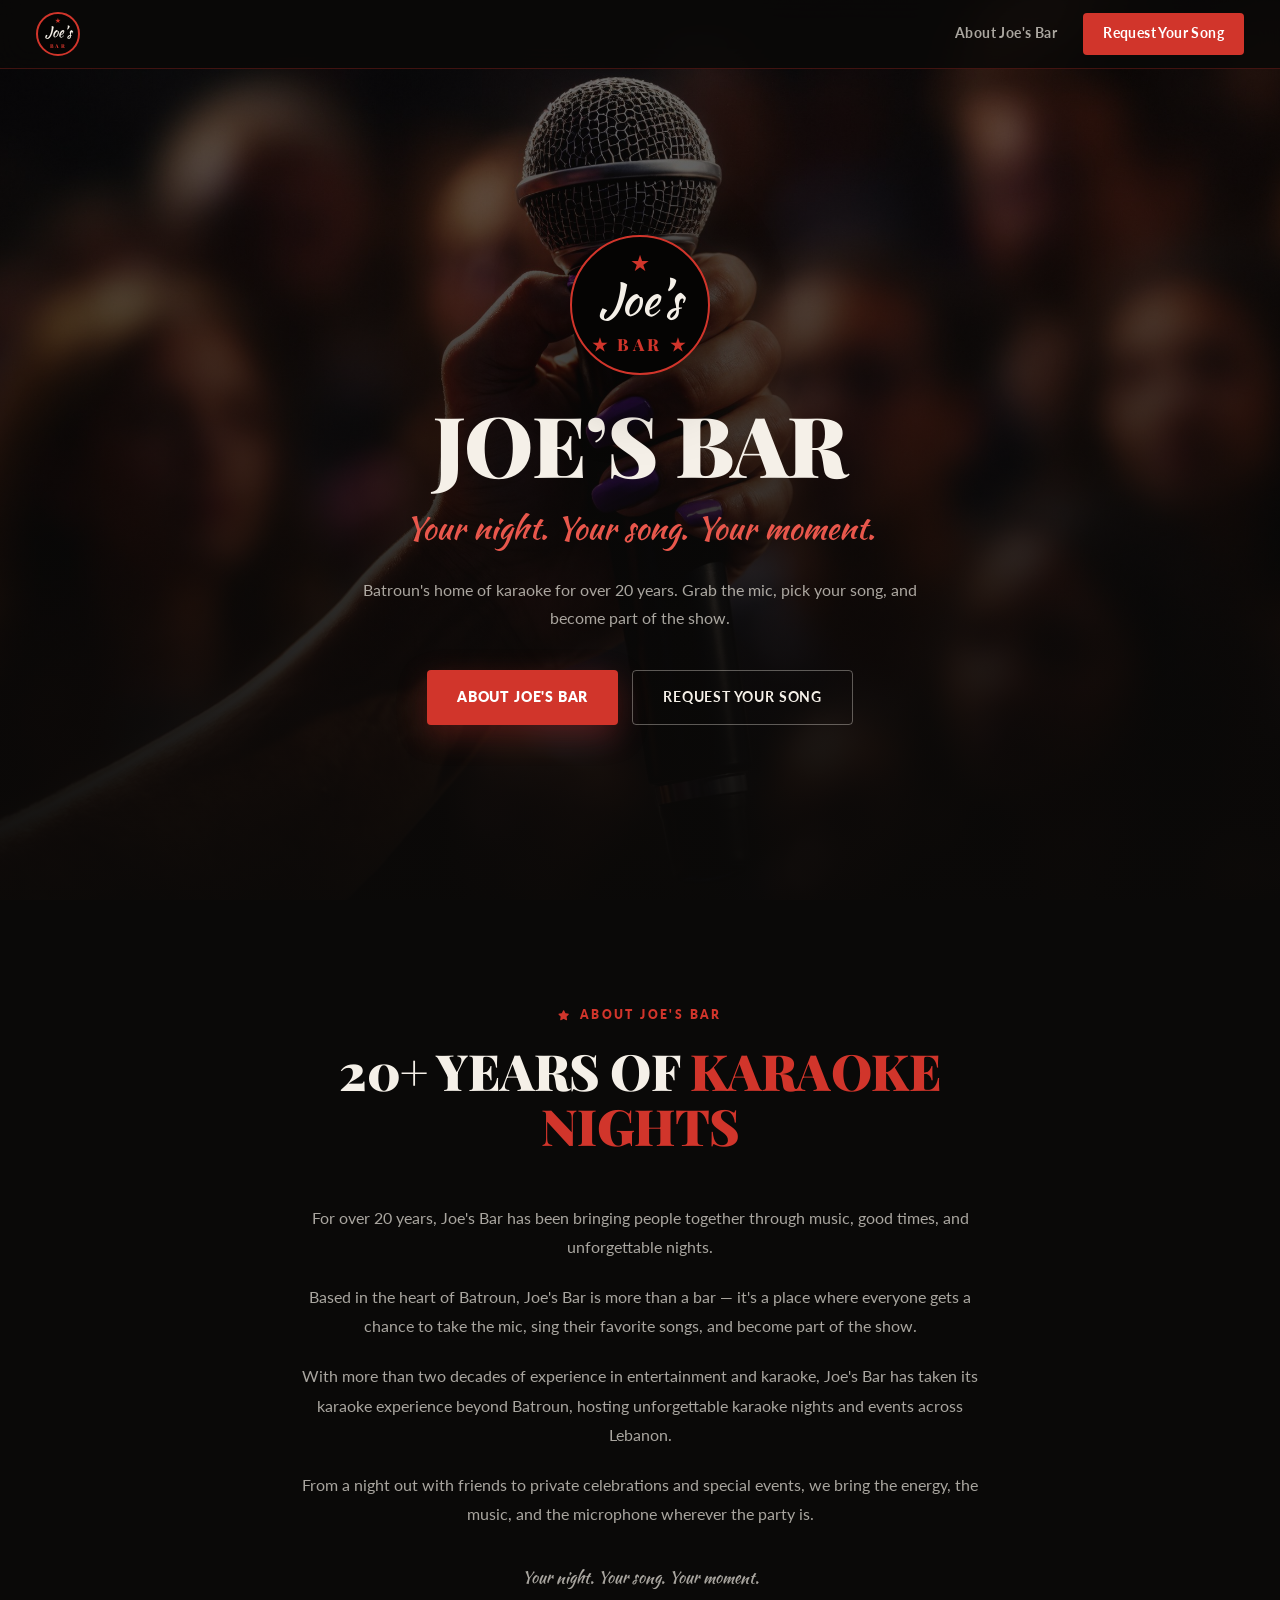
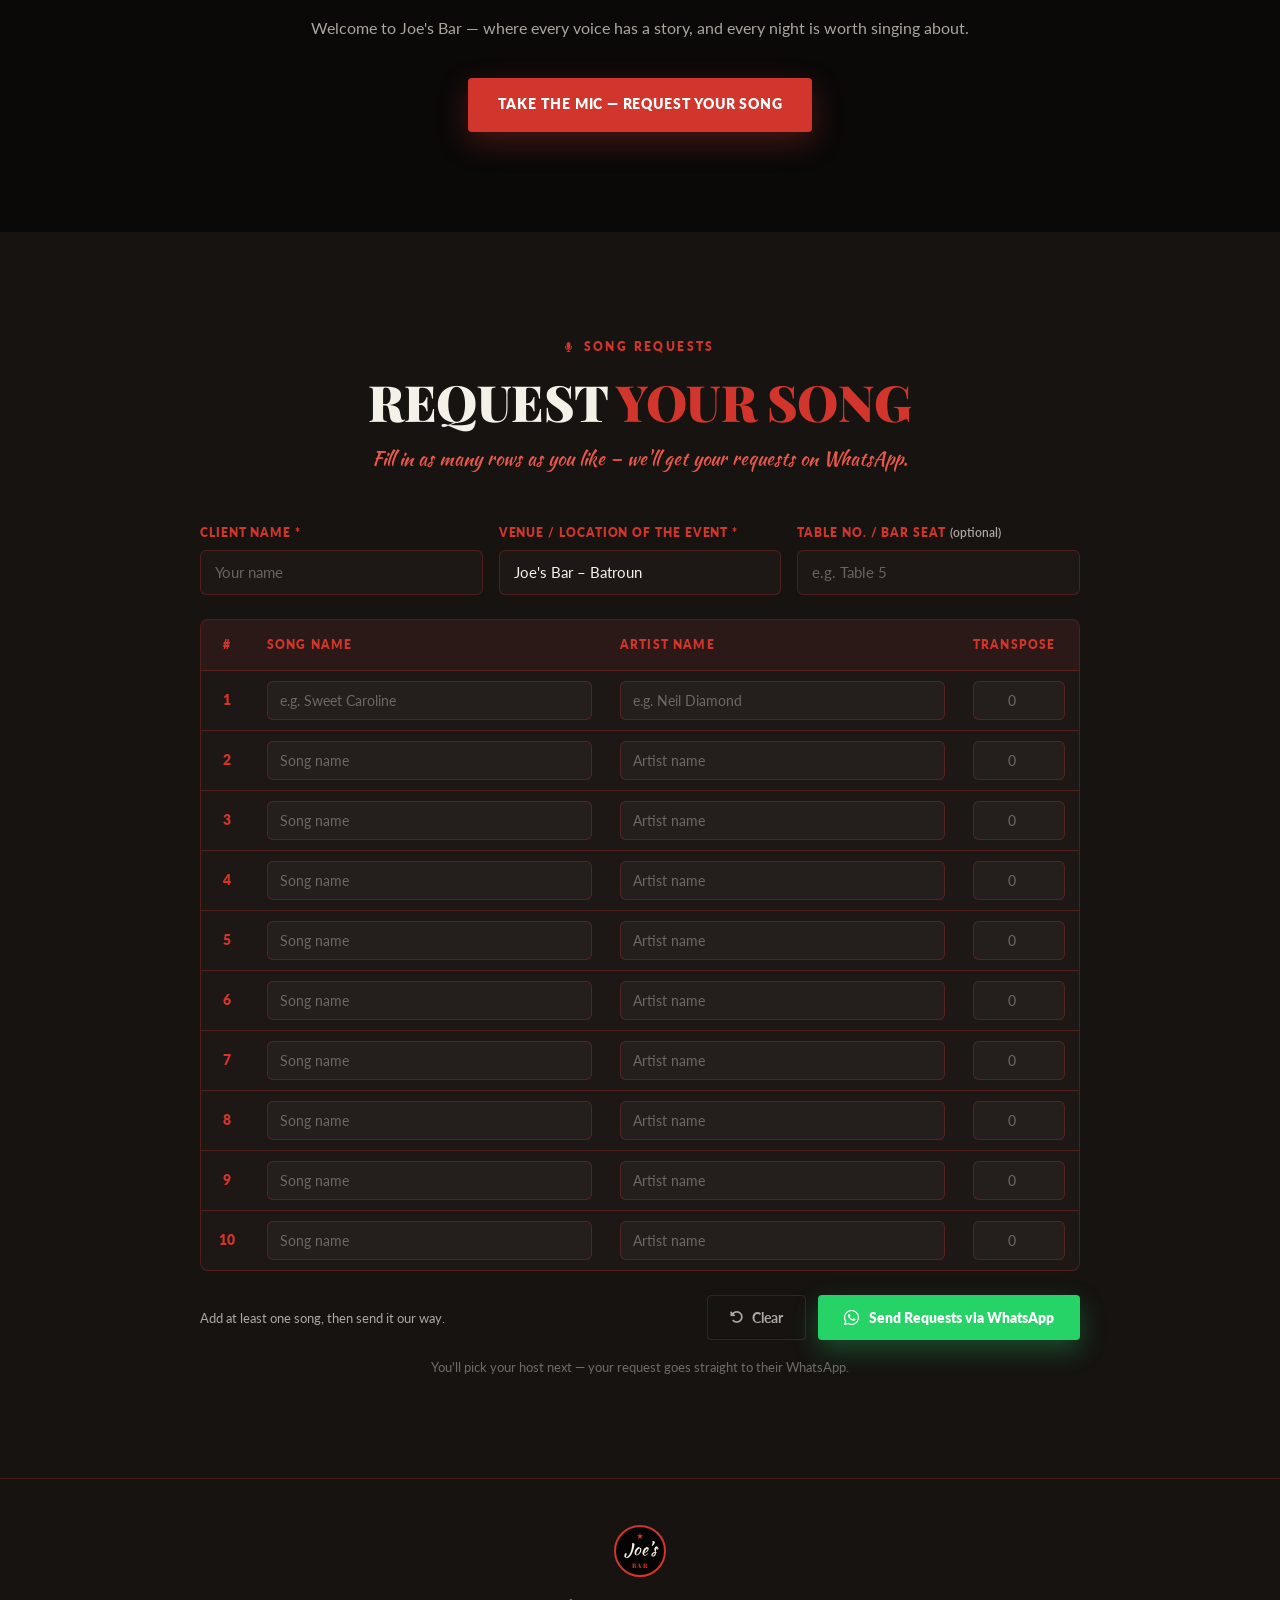
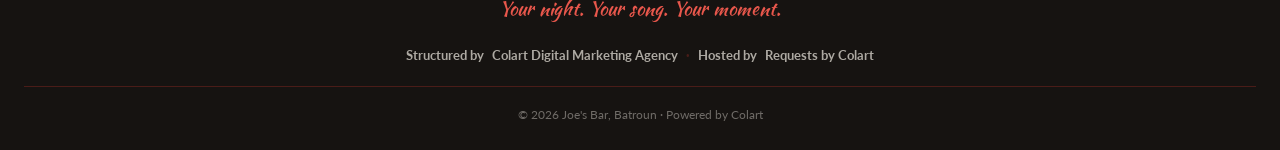
==== joesbarbatroun/index.html @ ae957399 "Add files via upload" ====
<!DOCTYPE html>
<html lang="en">
<head>
<meta charset="UTF-8">
<meta name="viewport" content="width=device-width, initial-scale=1.0">
<title>Joe's Bar (Batroun) — Song Requests</title>
<meta name="description" content="Joe's Bar, Batroun — karaoke for over 20 years. Learn about us and request your song live.">

<!-- PLACEHOLDER FAVICON — swap assets/favicon.svg for your final export -->
<link rel="icon" type="image/svg+xml" href="assets/favicon.svg">

<link rel="preconnect" href="https://fonts.googleapis.com">
<link rel="preconnect" href="https://fonts.gstatic.com" crossorigin>
<link href="https://fonts.googleapis.com/css2?family=Playfair+Display:wght@700;800;900&family=Kaushan+Script&family=Lato:wght@300;400;500;600;700;800;900&display=swap" rel="stylesheet">
<link rel="stylesheet" href="https://cdnjs.cloudflare.com/ajax/libs/font-awesome/6.5.1/css/all.min.css">
<link rel="stylesheet" href="style.css">
</head>
<body>

<header>
  <a href="#top" class="logo" aria-label="Joe's Bar — home">
    <!-- Recreated placeholder brand mark — see the .brand-badge component in style.css -->
    <div class="brand-badge" style="--size:44px;">
      <span class="bb-star">★</span>
      <span class="bb-script">Joe&rsquo;s</span>
      <span class="bb-bar">BAR</span>
    </div>
  </a>
  <nav class="header-nav">
    <a href="#about">About Joe's Bar</a>
    <a href="#request" class="header-cta">Request Your Song</a>
  </nav>
</header>

<section class="hero" id="top">
  <!-- Hero background photo: assets/hero-bg.jpg -->
  <div class="hero-bg"></div>

  <div class="hero-badge brand-badge" style="--size:140px;">
    <span class="bb-star">★</span>
    <span class="bb-script">Joe&rsquo;s</span>
    <span class="bb-bar">★ BAR ★</span>
  </div>

  <h1 class="hero-title">Joe&rsquo;s Bar</h1>
  <p class="hero-tagline">Your night. Your song. Your moment.</p>
  <p class="hero-sub">
    Batroun's home of karaoke for over 20 years. Grab the mic, pick your song,
    and become part of the show.
  </p>

  <div class="hero-nav-buttons">
    <a class="btn-red" href="#about">About Joe's Bar</a>
    <a class="btn-outline-red" href="#request">Request Your Song</a>
  </div>
</section>

<section class="section" id="about">
  <div class="section-head">
    <span class="section-eyebrow"><i class="fa-solid fa-star" style="font-size:10px;"></i> About Joe's Bar</span>
    <h2>20+ Years of <span class="red-text">Karaoke Nights</span></h2>
  </div>

  <div class="about-body">
    <p>
      For over 20 years, Joe's Bar has been bringing people together through music, good times, and
      unforgettable nights.
    </p>
    <p>
      Based in the heart of Batroun, Joe's Bar is more than a bar — it's a place where everyone gets a
      chance to take the mic, sing their favorite songs, and become part of the show.
    </p>
    <p>
      With more than two decades of experience in entertainment and karaoke, Joe's Bar has taken its
      karaoke experience beyond Batroun, hosting unforgettable karaoke nights and events across Lebanon.
    </p>
    <p>
      From a night out with friends to private celebrations and special events, we bring the energy, the
      music, and the microphone wherever the party is.
    </p>

    <p class="about-tagline">Your night. Your song. Your moment.</p>

    <p>
      Welcome to Joe's Bar — where every voice has a story, and every night is worth singing about.
    </p>

    <div class="about-cta">
      <a class="btn-red" href="#request">Take the Mic — Request Your Song</a>
    </div>
  </div>
</section>

<section class="section section-alt" id="request">
  <div class="section-head">
    <span class="section-eyebrow"><i class="fa-solid fa-microphone" style="font-size:10px;"></i> Song Requests</span>
    <h2>Request <span class="red-text">Your Song</span></h2>
    <p class="kicker">Fill in as many rows as you like — we'll get your requests on WhatsApp.</p>
  </div>

  <div class="request-wrap">
    <div class="request-details">
      <div class="field">
        <label for="clientName">Client Name <span aria-hidden="true">*</span></label>
        <input type="text" id="clientName" placeholder="Your name" required>
      </div>
      <div class="field">
        <label for="venue">Venue / Location of the Event <span aria-hidden="true">*</span></label>
        <input type="text" id="venue" value="Joe's Bar – Batroun" required>
      </div>
      <div class="field">
        <label for="tableSeat">Table No. / Bar Seat <span class="optional">(optional)</span></label>
        <input type="text" id="tableSeat" placeholder="e.g. Table 5">
      </div>
    </div>

    <div class="request-table-scroll">
      <table class="request-table" id="requestTable">
        <thead>
          <tr>
            <th class="col-num">#</th>
            <th>Song Name</th>
            <th>Artist Name</th>
            <th class="col-transpose">Transpose</th>
          </tr>
        </thead>
        <tbody>
          <tr>
            <td class="row-num">1</td>
            <td><input type="text" class="song-input" placeholder="e.g. Sweet Caroline" aria-label="Song name, row 1"></td>
            <td><input type="text" class="artist-input" placeholder="e.g. Neil Diamond" aria-label="Artist name, row 1"></td>
            <td class="td-transpose"><input type="number" class="transpose-input" placeholder="0" step="1" aria-label="Transpose, row 1"></td>
          </tr>
          <tr>
            <td class="row-num">2</td>
            <td><input type="text" class="song-input" placeholder="Song name" aria-label="Song name, row 2"></td>
            <td><input type="text" class="artist-input" placeholder="Artist name" aria-label="Artist name, row 2"></td>
            <td class="td-transpose"><input type="number" class="transpose-input" placeholder="0" step="1" aria-label="Transpose, row 2"></td>
          </tr>
          <tr>
            <td class="row-num">3</td>
            <td><input type="text" class="song-input" placeholder="Song name" aria-label="Song name, row 3"></td>
            <td><input type="text" class="artist-input" placeholder="Artist name" aria-label="Artist name, row 3"></td>
            <td class="td-transpose"><input type="number" class="transpose-input" placeholder="0" step="1" aria-label="Transpose, row 3"></td>
          </tr>
          <tr>
            <td class="row-num">4</td>
            <td><input type="text" class="song-input" placeholder="Song name" aria-label="Song name, row 4"></td>
            <td><input type="text" class="artist-input" placeholder="Artist name" aria-label="Artist name, row 4"></td>
            <td class="td-transpose"><input type="number" class="transpose-input" placeholder="0" step="1" aria-label="Transpose, row 4"></td>
          </tr>
          <tr>
            <td class="row-num">5</td>
            <td><input type="text" class="song-input" placeholder="Song name" aria-label="Song name, row 5"></td>
            <td><input type="text" class="artist-input" placeholder="Artist name" aria-label="Artist name, row 5"></td>
            <td class="td-transpose"><input type="number" class="transpose-input" placeholder="0" step="1" aria-label="Transpose, row 5"></td>
          </tr>
          <tr>
            <td class="row-num">6</td>
            <td><input type="text" class="song-input" placeholder="Song name" aria-label="Song name, row 6"></td>
            <td><input type="text" class="artist-input" placeholder="Artist name" aria-label="Artist name, row 6"></td>
            <td class="td-transpose"><input type="number" class="transpose-input" placeholder="0" step="1" aria-label="Transpose, row 6"></td>
          </tr>
          <tr>
            <td class="row-num">7</td>
            <td><input type="text" class="song-input" placeholder="Song name" aria-label="Song name, row 7"></td>
            <td><input type="text" class="artist-input" placeholder="Artist name" aria-label="Artist name, row 7"></td>
            <td class="td-transpose"><input type="number" class="transpose-input" placeholder="0" step="1" aria-label="Transpose, row 7"></td>
          </tr>
          <tr>
            <td class="row-num">8</td>
            <td><input type="text" class="song-input" placeholder="Song name" aria-label="Song name, row 8"></td>
            <td><input type="text" class="artist-input" placeholder="Artist name" aria-label="Artist name, row 8"></td>
            <td class="td-transpose"><input type="number" class="transpose-input" placeholder="0" step="1" aria-label="Transpose, row 8"></td>
          </tr>
          <tr>
            <td class="row-num">9</td>
            <td><input type="text" class="song-input" placeholder="Song name" aria-label="Song name, row 9"></td>
            <td><input type="text" class="artist-input" placeholder="Artist name" aria-label="Artist name, row 9"></td>
            <td class="td-transpose"><input type="number" class="transpose-input" placeholder="0" step="1" aria-label="Transpose, row 9"></td>
          </tr>
          <tr>
            <td class="row-num">10</td>
            <td><input type="text" class="song-input" placeholder="Song name" aria-label="Song name, row 10"></td>
            <td><input type="text" class="artist-input" placeholder="Artist name" aria-label="Artist name, row 10"></td>
            <td class="td-transpose"><input type="number" class="transpose-input" placeholder="0" step="1" aria-label="Transpose, row 10"></td>
          </tr>
        </tbody>
      </table>
    </div>

    <div class="request-actions">
      <span class="request-hint" id="requestHint">Add at least one song, then send it our way.</span>
      <div class="request-buttons">
        <button type="button" class="btn-clear" id="clearBtn">
          <i class="fa-solid fa-rotate-left"></i> Clear
        </button>
        <button type="button" class="btn-whatsapp" id="sendBtn">
          <i class="fa-brands fa-whatsapp"></i> Send Requests via WhatsApp
        </button>
      </div>
    </div>
    <p class="request-note">You'll pick your host next — your request goes straight to their WhatsApp.</p>
  </div>
</section>

<!-- Two-step modal: choose a host, then the thank-you confirmation -->
<div class="request-modal" id="requestModal" role="dialog" aria-modal="true">
  <div class="request-modal-backdrop" id="requestModalBackdrop"></div>
  <div class="request-modal-card">
    <button type="button" class="request-modal-close" id="requestModalClose" aria-label="Close">
      <i class="fa-solid fa-xmark"></i>
    </button>

    <!-- Step 1: choose host -->
    <div class="modal-step is-active" id="modalStepHost">
      <div class="modal-step-eyebrow">One quick thing</div>
      <h3>Who's hosting tonight? Pick your host to send your request.</h3>

      <div class="host-list">
        <label class="host-option">
          <input type="radio" name="host" value="joe" data-name="Joe" data-phone="9613126185">
          <span class="host-card">
            <span class="host-avatar">J</span>
            <span class="host-name">Joe</span>
            <span class="host-radio-dot"></span>
          </span>
        </label>
        <label class="host-option">
          <input type="radio" name="host" value="mj" data-name="MJ" data-phone="96171663923">
          <span class="host-card">
            <span class="host-avatar">MJ</span>
            <span class="host-name">MJ</span>
            <span class="host-radio-dot"></span>
          </span>
        </label>
        <label class="host-option">
          <input type="radio" name="host" value="jp" data-name="J.P" data-phone="96176058117">
          <span class="host-card">
            <span class="host-avatar">JP</span>
            <span class="host-name">J.P</span>
            <span class="host-radio-dot"></span>
          </span>
        </label>
      </div>

      <div class="modal-actions">
        <button type="button" class="btn-whatsapp" id="hostContinueBtn" disabled>Continue</button>
      </div>
    </div>

    <!-- Step 2: thank you -->
    <div class="modal-step" id="modalStepThanks">
      <div class="request-modal-emoji">🎤</div>
      <h3>Thank you for your request! Stay tuned for your song — the mic is on its way to you! 🎶</h3>
      <div class="modal-actions">
        <button type="button" class="btn-whatsapp" id="modalProceedBtn">
          <i class="fa-brands fa-whatsapp"></i> Proceed to WhatsApp
        </button>
      </div>
      <a href="#" class="modal-back-link" id="modalBackLink">← Choose a different host</a>
    </div>
  </div>
</div>

<footer>
  <a href="#top" class="foot-badge">
    <div class="brand-badge" style="--size:52px;">
      <span class="bb-star">★</span>
      <span class="bb-script">Joe&rsquo;s</span>
      <span class="bb-bar">BAR</span>
    </div>
  </a>
  <div class="foot-tagline">Your night. Your song. Your moment.</div>
  <div class="foot-credits">
    <span>Structured by</span>
    <a href="https://colartdigitalmarketingagency.com" target="_blank" rel="noopener">Colart Digital Marketing Agency</a>
    <span class="sep">&middot;</span>
    <span>Hosted by</span>
    <a href="/">Requests by Colart</a>
  </div>
  <div class="foot-bottom">&copy; <span id="year"></span> Joe's Bar, Batroun &middot; Powered by Colart</div>
</footer>

<script>
  document.getElementById('year').textContent = new Date().getFullYear();

  const rows = Array.from(document.querySelectorAll('#requestTable tbody tr'));
  const hint = document.getElementById('requestHint');
  const nameInput = document.getElementById('clientName');
  const venueInput = document.getElementById('venue');
  const tableSeatInput = document.getElementById('tableSeat');

  const modal = document.getElementById('requestModal');
  const stepHost = document.getElementById('modalStepHost');
  const stepThanks = document.getElementById('modalStepThanks');
  const hostContinueBtn = document.getElementById('hostContinueBtn');
  const hostRadios = Array.from(document.querySelectorAll('input[name="host"]'));
  const modalProceedBtn = document.getElementById('modalProceedBtn');
  const modalCloseBtn = document.getElementById('requestModalClose');
  const modalBackdrop = document.getElementById('requestModalBackdrop');
  const modalBackLink = document.getElementById('modalBackLink');

  let pendingMessage = null;

  function resetForm() {
    nameInput.value = '';
    venueInput.value = "Joe's Bar – Batroun";
    tableSeatInput.value = '';
    rows.forEach(row => {
      row.querySelector('.song-input').value = '';
      row.querySelector('.artist-input').value = '';
      row.querySelector('.transpose-input').value = '';
    });
    hostRadios.forEach(r => r.checked = false);
    hostContinueBtn.disabled = true;
    [nameInput, venueInput].forEach(el => el.classList.remove('field-error'));
    hint.textContent = 'Add at least one song, then send it our way.';
    hint.style.color = '';
  }

  function showStep(step) {
    [stepHost, stepThanks].forEach(s => s.classList.remove('is-active'));
    step.classList.add('is-active');
  }
  function openModal() {
    showStep(stepHost);
    modal.classList.add('is-open');
  }
  function closeModal() {
    modal.classList.remove('is-open');
  }

  hostRadios.forEach(r => r.addEventListener('change', () => {
    hostContinueBtn.disabled = !hostRadios.some(x => x.checked);
  }));

  document.getElementById('clearBtn').addEventListener('click', resetForm);

  document.getElementById('sendBtn').addEventListener('click', () => {
    const name = nameInput.value.trim();
    const venue = venueInput.value.trim();
    const tableSeat = tableSeatInput.value.trim();

    nameInput.classList.toggle('field-error', !name);
    venueInput.classList.toggle('field-error', !venue);

    if (!name || !venue) {
      hint.textContent = 'Please fill in your name and the venue before sending.';
      hint.style.color = '#e8574c';
      return;
    }

    const entries = [];
    rows.forEach((row) => {
      const song = row.querySelector('.song-input').value.trim();
      const artist = row.querySelector('.artist-input').value.trim();
      const transpose = row.querySelector('.transpose-input').value.trim();
      if (!song) return;

      let line = `${entries.length + 1}. ${song}`;
      if (artist) line += ` – ${artist}`;
      if (transpose && transpose !== '0') {
        const sign = transpose.startsWith('-') || transpose.startsWith('+') ? '' : '+';
        line += ` (Transpose: ${sign}${transpose})`;
      }
      entries.push(line);
    });

    if (entries.length === 0) {
      hint.textContent = 'Please add at least one song before sending.';
      hint.style.color = '#e8574c';
      return;
    }

    pendingMessage = { name, venue, tableSeat, entries };
    openModal();
  });

  hostContinueBtn.addEventListener('click', () => {
    if (hostContinueBtn.disabled) return;
    showStep(stepThanks);
  });

  modalBackLink.addEventListener('click', (e) => {
    e.preventDefault();
    showStep(stepHost);
  });

  modalProceedBtn.addEventListener('click', () => {
    const chosen = hostRadios.find(r => r.checked);
    if (!chosen || !pendingMessage) { closeModal(); return; }

    const hostName = chosen.dataset.name;
    const hostPhone = chosen.dataset.phone;
    const { name, venue, tableSeat, entries } = pendingMessage;

    let message = `Hi ${hostName}! \u{1F3A4} New song request from ${name} at ${venue}`;
    if (tableSeat) message += ` (Table/Seat: ${tableSeat})`;
    message += `:\n\n` + entries.join('\n') + `\n\nThank you!`;

    const url = `https://wa.me/${hostPhone}?text=${encodeURIComponent(message)}`;
    window.open(url, '_blank', 'noopener');

    closeModal();
    resetForm();
    pendingMessage = null;
  });

  modalCloseBtn.addEventListener('click', closeModal);
  modalBackdrop.addEventListener('click', closeModal);
  document.addEventListener('keydown', (e) => {
    if (e.key === 'Escape' && modal.classList.contains('is-open')) closeModal();
  });
</script>
</body>
</html>
---- joesbarbatroun/style.css ----
/* ===========================================
   JOE'S BAR (BATROUN) — venue page
   requests.colartdigitalmarketingagency.com/joesbarbatroun
   Own vintage red + black brand, independent of Colart's main
   site and of other venues' stylesheets.
=========================================== */
:root {
  --red:       #d1352b;
  --red-dark:  #9c2620;
  --red-light: #e8574c;
  --black:     #0a0908;
  --bg-soft:   #161311;
  --card:      #1d1815;
  --line:      rgba(209, 53, 43, .28);
  --ink:       #f5f0e8;
  --muted:     rgba(245, 240, 232, .68);
  --whatsapp:  #25d366;

  --font-display: 'Playfair Display', Georgia, serif;
  --font-script:  'Kaushan Script', cursive;
  --font-body:    'Lato', system-ui, sans-serif;
}

* { margin: 0; padding: 0; box-sizing: border-box; }
html { scroll-behavior: smooth; }
html, body { background: var(--black); color: var(--ink); overflow-x: hidden; }
body {
  font-family: var(--font-body);
  line-height: 1.6;
  -webkit-font-smoothing: antialiased;
  -moz-osx-font-smoothing: grayscale;
}
a { color: inherit; text-decoration: none; }
img { max-width: 100%; display: block; }
button { font-family: inherit; }
::selection { background: var(--red); color: #fff; }

.red-text { color: var(--red); }
.star { color: var(--red); }

/* ===========================================
   BRAND BADGE (logo mark, built from live web fonts)
=========================================== */
.brand-badge {
  --size: 64px;
  width: var(--size);
  height: var(--size);
  border-radius: 50%;
  background: #050403;
  border: 2px solid var(--red);
  display: flex;
  flex-direction: column;
  align-items: center;
  justify-content: center;
  flex-shrink: 0;
}
.brand-badge .bb-star { color: var(--red); font-size: calc(var(--size) * .16); line-height: 1; margin-bottom: calc(var(--size) * .02); }
.brand-badge .bb-script { font-family: var(--font-script); color: var(--ink); font-size: calc(var(--size) * .32); line-height: 1; }
.brand-badge .bb-bar {
  font-family: var(--font-display);
  font-weight: 800;
  letter-spacing: .2em;
  color: var(--red);
  font-size: calc(var(--size) * .12);
  margin-top: calc(var(--size) * .06);
}

/* ===========================================
   HEADER
=========================================== */
header {
  position: fixed;
  top: 0; left: 0; right: 0;
  z-index: 50;
  display: flex;
  justify-content: space-between;
  align-items: center;
  padding: 12px 36px;
  background: rgba(10, 9, 8, .85);
  backdrop-filter: blur(14px);
  -webkit-backdrop-filter: blur(14px);
  border-bottom: 1px solid var(--line);
}
.logo { display: flex; align-items: center; }
.header-nav { display: flex; align-items: center; gap: 26px; }
.header-nav a {
  font-size: 13.5px;
  font-weight: 700;
  letter-spacing: .03em;
  color: var(--muted);
  transition: color .3s;
}
.header-nav a:hover { color: var(--red-light); }
.header-nav a.header-cta {
  color: #fff;
  background: var(--red);
  padding: 10px 20px;
  border-radius: 4px;
}
.header-nav a.header-cta:hover { background: var(--red-light); }
@media (max-width: 700px) {
  header { padding: 10px 18px; }
  .header-nav { gap: 14px; }
  .header-nav a:not(.header-cta) { display: none; }
  .header-nav a.header-cta { padding: 9px 16px; font-size: 12.5px; }
}

/* ===========================================
   HERO
=========================================== */
.hero {
  position: relative;
  min-height: 100vh;
  padding: 140px 24px 80px;
  display: flex;
  flex-direction: column;
  align-items: center;
  justify-content: center;
  text-align: center;
  overflow: hidden;
  isolation: isolate;
}
.hero-bg {
  position: absolute;
  inset: 0;
  z-index: -2;
  background-color: var(--black);
  background-image: url('assets/hero-bg.jpg');
  background-size: cover;
  background-position: center 30%;
  background-repeat: no-repeat;
}
.hero::before {
  content: "";
  position: absolute;
  inset: 0;
  z-index: -1;
  background:
    linear-gradient(180deg, rgba(10, 9, 8, .55) 0%, rgba(10, 9, 8, .8) 55%, rgba(10, 9, 8, .95) 100%),
    linear-gradient(0deg, rgba(20, 8, 6, .5) 0%, transparent 40%);
}

.hero-badge { margin-bottom: 26px; filter: drop-shadow(0 12px 34px rgba(0, 0, 0, .5)); }

.hero-title {
  font-family: var(--font-display);
  font-weight: 900;
  font-size: clamp(40px, 7vw, 84px);
  line-height: 1.02;
  letter-spacing: -.01em;
  margin-bottom: 16px;
  text-transform: uppercase;
}
.hero-tagline {
  font-family: var(--font-script);
  font-size: clamp(22px, 2.6vw, 32px);
  color: var(--red-light);
  margin-bottom: 22px;
}
.hero-sub {
  font-size: 16px;
  line-height: 1.75;
  color: var(--muted);
  max-width: 560px;
  margin: 0 auto 38px;
}

.hero-nav-buttons {
  display: flex;
  gap: 14px;
  flex-wrap: wrap;
  justify-content: center;
}
.btn-red {
  display: inline-flex;
  align-items: center;
  gap: 10px;
  background: var(--red);
  color: #fff;
  padding: 16px 30px;
  border-radius: 4px;
  font-size: 13.5px;
  font-weight: 800;
  letter-spacing: .06em;
  text-transform: uppercase;
  box-shadow: 0 10px 30px rgba(209, 53, 43, .3);
  transition: transform .3s, background .3s, box-shadow .3s;
  border: none;
  cursor: pointer;
}
.btn-red:hover { background: var(--red-light); transform: translateY(-2px); box-shadow: 0 14px 38px rgba(209, 53, 43, .4); }
.btn-outline-red {
  display: inline-flex;
  align-items: center;
  gap: 10px;
  border: 1.5px solid rgba(245, 240, 232, .35);
  color: var(--ink);
  padding: 16px 30px;
  border-radius: 4px;
  font-size: 13.5px;
  font-weight: 700;
  letter-spacing: .06em;
  text-transform: uppercase;
  transition: border-color .3s, background .3s, transform .3s;
}
.btn-outline-red:hover { border-color: var(--red); background: rgba(209, 53, 43, .1); transform: translateY(-2px); }

@media (max-width: 500px) {
  .hero { padding: 115px 18px 60px; }
}

/* ===========================================
   SHARED SECTION HEAD
=========================================== */
.section { padding: 100px 24px; }
@media (max-width: 700px) { .section { padding: 70px 18px; } }
.section-alt { background: var(--bg-soft); }

.section-head {
  max-width: 760px;
  margin: 0 auto 50px;
  text-align: center;
}
.section-eyebrow {
  display: inline-flex;
  align-items: center;
  gap: 8px;
  font-size: 12px;
  font-weight: 800;
  text-transform: uppercase;
  letter-spacing: .2em;
  color: var(--red);
  margin-bottom: 18px;
}
.section-head h2 {
  font-family: var(--font-display);
  font-weight: 900;
  font-size: clamp(30px, 4.4vw, 50px);
  line-height: 1.1;
  letter-spacing: -.01em;
  text-transform: uppercase;
  margin-bottom: 14px;
}
.section-head .kicker {
  font-family: var(--font-script);
  font-size: 19px;
  color: var(--red-light);
  margin-bottom: 18px;
}

/* ===========================================
   ABOUT
=========================================== */
.about-body {
  max-width: 700px;
  margin: 0 auto;
  text-align: center;
}
.about-body p {
  font-size: 16px;
  line-height: 1.85;
  color: var(--muted);
  margin-bottom: 20px;
}
.about-body p:last-of-type { margin-bottom: 0; }
.about-body strong { color: var(--ink); font-weight: 800; }
.about-tagline {
  font-family: var(--font-script);
  font-size: clamp(24px, 3vw, 32px);
  color: var(--red);
  margin: 34px 0;
  line-height: 1.3;
}
.about-cta { margin-top: 36px; display: flex; justify-content: center; }

/* ===========================================
   REQUEST DETAILS + TABLE
=========================================== */
.request-wrap { max-width: 880px; margin: 0 auto; }

.request-details {
  display: grid;
  grid-template-columns: 1fr 1fr 1fr;
  gap: 16px;
  margin-bottom: 24px;
}
@media (max-width: 700px) { .request-details { grid-template-columns: 1fr; } }
.field label {
  display: block;
  font-size: 11.5px;
  font-weight: 800;
  text-transform: uppercase;
  letter-spacing: .08em;
  color: var(--red);
  margin-bottom: 8px;
}
.field label .optional { color: var(--muted); font-weight: 600; text-transform: none; letter-spacing: 0; }
.field input[type="text"] {
  width: 100%;
  background: var(--card);
  border: 1px solid var(--line);
  border-radius: 6px;
  padding: 13px 14px;
  font-size: 14.5px;
  font-family: inherit;
  color: var(--ink);
  outline: none;
  transition: border-color .25s, background .25s;
}
.field input::placeholder { color: rgba(245, 240, 232, .35); }
.field input:focus { border-color: var(--red); background: rgba(209, 53, 43, .06); }
.field input.field-error { border-color: var(--red-light); box-shadow: 0 0 0 3px rgba(209, 53, 43, .18); }

.request-table-scroll {
  overflow-x: auto;
  border: 1px solid var(--line);
  border-radius: 8px;
  background: var(--card);
}
table.request-table { width: 100%; min-width: 560px; border-collapse: collapse; }
.request-table thead th {
  text-align: left;
  font-size: 11.5px;
  font-weight: 800;
  text-transform: uppercase;
  letter-spacing: .1em;
  color: var(--red);
  padding: 16px 14px;
  border-bottom: 1px solid var(--line);
  background: rgba(209, 53, 43, .07);
}
.request-table thead th.col-num { width: 52px; text-align: center; }
.request-table thead th.col-transpose { width: 120px; }
.request-table tbody td { padding: 10px 14px; border-bottom: 1px solid var(--line); vertical-align: middle; }
.request-table tbody tr:last-child td { border-bottom: none; }
.request-table tbody tr:hover { background: rgba(209, 53, 43, .05); }
.row-num { text-align: center; font-weight: 800; color: var(--red); font-size: 13.5px; }
.request-table input[type="text"],
.request-table input[type="number"] {
  width: 100%;
  background: rgba(255, 255, 255, .03);
  border: 1px solid var(--line);
  border-radius: 6px;
  padding: 10px 12px;
  font-size: 14px;
  font-family: inherit;
  color: var(--ink);
  outline: none;
  transition: border-color .25s, background .25s;
}
.request-table input::placeholder { color: rgba(245, 240, 232, .35); }
.request-table input:focus { border-color: var(--red); background: rgba(209, 53, 43, .07); }
.request-table input[type="number"] { text-align: center; }
.td-transpose { width: 120px; }

.request-actions {
  display: flex;
  align-items: center;
  justify-content: space-between;
  gap: 16px;
  flex-wrap: wrap;
  margin-top: 24px;
}
.request-hint { font-size: 13px; color: var(--muted); }
.request-buttons { display: flex; gap: 12px; flex-wrap: wrap; }
.btn-clear {
  display: inline-flex;
  align-items: center;
  gap: 8px;
  background: transparent;
  border: 1.5px solid var(--line);
  color: var(--muted);
  padding: 13px 22px;
  border-radius: 4px;
  font-size: 13.5px;
  font-weight: 700;
  cursor: pointer;
  transition: border-color .3s, color .3s;
}
.btn-clear:hover { border-color: var(--red); color: var(--red-light); }
.btn-whatsapp {
  display: inline-flex;
  align-items: center;
  gap: 10px;
  background: var(--whatsapp);
  color: #fff;
  padding: 14px 26px;
  border-radius: 4px;
  font-size: 14px;
  font-weight: 800;
  border: none;
  cursor: pointer;
  box-shadow: 0 10px 26px rgba(37, 211, 102, .3);
  transition: transform .3s, filter .3s;
}
.btn-whatsapp:hover { transform: translateY(-2px); filter: brightness(1.06); }
.btn-whatsapp i { font-size: 17px; }
.btn-whatsapp:disabled { opacity: .45; cursor: not-allowed; transform: none; box-shadow: none; }

.request-note { margin-top: 18px; font-size: 12.5px; color: rgba(245, 240, 232, .4); text-align: center; }

@media (max-width: 560px) {
  .request-actions { flex-direction: column; align-items: stretch; }
  .request-buttons { justify-content: stretch; }
  .btn-clear, .btn-whatsapp { justify-content: center; width: 100%; }
}

/* ===========================================
   REQUEST MODAL — step 1 (choose host) + step 2 (thank you)
=========================================== */
.request-modal {
  position: fixed;
  inset: 0;
  z-index: 999;
  display: flex;
  align-items: center;
  justify-content: center;
  padding: 20px;
  visibility: hidden;
  opacity: 0;
  transition: opacity .35s ease, visibility .35s;
}
.request-modal.is-open { visibility: visible; opacity: 1; }
.request-modal-backdrop {
  position: absolute;
  inset: 0;
  background: rgba(5, 4, 3, .84);
  backdrop-filter: blur(8px);
  -webkit-backdrop-filter: blur(8px);
}
.request-modal-card {
  position: relative;
  width: 100%;
  max-width: 440px;
  background: var(--card);
  border: 1px solid var(--line);
  border-radius: 14px;
  padding: 40px 32px 32px;
  text-align: center;
  box-shadow: 0 30px 90px rgba(0, 0, 0, .55);
  transform: translateY(16px) scale(.97);
  transition: transform .4s cubic-bezier(.2, .7, .2, 1);
}
.request-modal.is-open .request-modal-card { transform: translateY(0) scale(1); }
.request-modal-close {
  position: absolute;
  top: 14px; right: 14px;
  width: 34px; height: 34px;
  border-radius: 50%;
  border: 1px solid var(--line);
  background: transparent;
  color: var(--muted);
  font-size: 15px;
  cursor: pointer;
  display: grid;
  place-items: center;
  transition: color .3s, border-color .3s;
}
.request-modal-close:hover { color: var(--red-light); border-color: var(--red); }

.modal-step { display: none; }
.modal-step.is-active { display: block; }

.modal-step-eyebrow {
  font-size: 11.5px;
  font-weight: 800;
  text-transform: uppercase;
  letter-spacing: .16em;
  color: var(--red);
  margin-bottom: 10px;
}
.modal-step h3 {
  font-family: var(--font-display);
  font-size: 21px;
  font-weight: 800;
  line-height: 1.4;
  margin-bottom: 22px;
}

.host-list { display: flex; flex-direction: column; gap: 10px; margin-bottom: 24px; text-align: left; }
.host-option { display: block; cursor: pointer; }
.host-option input { position: absolute; opacity: 0; pointer-events: none; }
.host-card {
  display: flex;
  align-items: center;
  gap: 14px;
  border: 1.5px solid var(--line);
  border-radius: 10px;
  padding: 14px 16px;
  transition: border-color .25s, background .25s;
}
.host-option input:checked + .host-card {
  border-color: var(--red);
  background: rgba(209, 53, 43, .1);
}
.host-avatar {
  width: 40px; height: 40px;
  border-radius: 50%;
  background: var(--black);
  border: 1.5px solid var(--red);
  display: grid;
  place-items: center;
  font-family: var(--font-display);
  font-weight: 800;
  color: var(--red);
  font-size: 15px;
  flex-shrink: 0;
}
.host-name { font-weight: 800; font-size: 15px; color: var(--ink); }
.host-radio-dot {
  margin-left: auto;
  width: 18px; height: 18px;
  border-radius: 50%;
  border: 1.5px solid var(--line);
  flex-shrink: 0;
  position: relative;
}
.host-option input:checked + .host-card .host-radio-dot { border-color: var(--red); }
.host-option input:checked + .host-card .host-radio-dot::after {
  content: "";
  position: absolute;
  inset: 3px;
  border-radius: 50%;
  background: var(--red);
}

.request-modal-emoji { font-size: 44px; margin-bottom: 16px; line-height: 1; }
.modal-actions { display: flex; flex-direction: column; gap: 10px; }
.modal-back-link {
  display: inline-block;
  margin-top: 16px;
  font-size: 12.5px;
  font-weight: 700;
  color: var(--muted);
}
.modal-back-link:hover { color: var(--red-light); }

/* ===========================================
   FOOTER
=========================================== */
footer {
  background: var(--bg-soft);
  border-top: 1px solid var(--line);
  padding: 46px 24px 26px;
  text-align: center;
}
.foot-badge { display: flex; justify-content: center; margin-bottom: 16px; }
.foot-tagline { font-family: var(--font-script); color: var(--red-light); font-size: 19px; margin-bottom: 22px; }
.foot-credits {
  display: flex;
  align-items: center;
  justify-content: center;
  gap: 8px;
  flex-wrap: wrap;
  font-size: 12.5px;
  font-weight: 700;
  color: var(--muted);
  padding-bottom: 20px;
  margin-bottom: 18px;
  border-bottom: 1px solid var(--line);
}
.foot-credits a { color: var(--muted); transition: color .3s; }
.foot-credits a:hover { color: var(--red-light); }
.foot-credits .sep { color: var(--line); }
.foot-bottom { font-size: 12px; color: rgba(245, 240, 232, .4); }

/* ===========================================
   ACCESSIBILITY
=========================================== */
@media (prefers-reduced-motion: reduce) {
  *, *::before, *::after {
    animation-duration: .01ms !important;
    animation-iteration-count: 1 !important;
    transition-duration: .01ms !important;
    scroll-behavior: auto !important;
  }
}
:focus-visible { outline: 2px solid var(--red); outline-offset: 3px; }
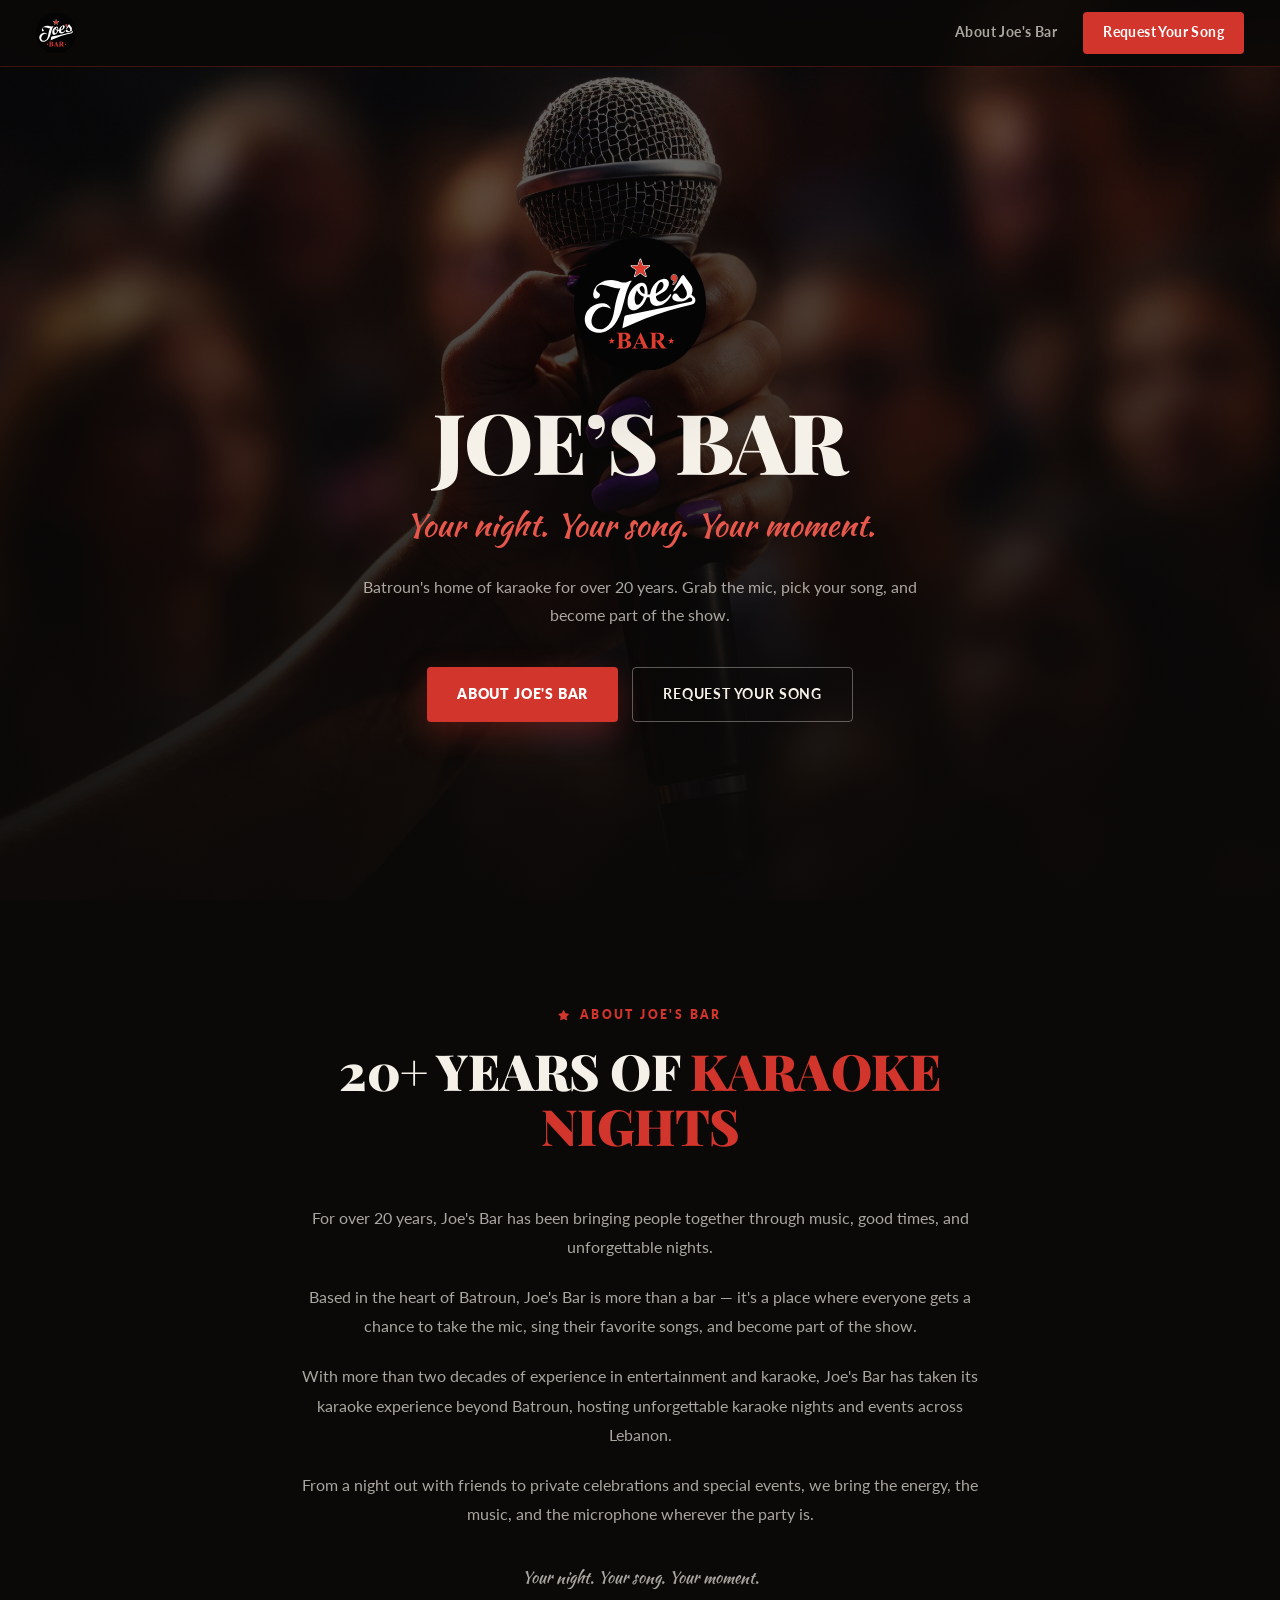
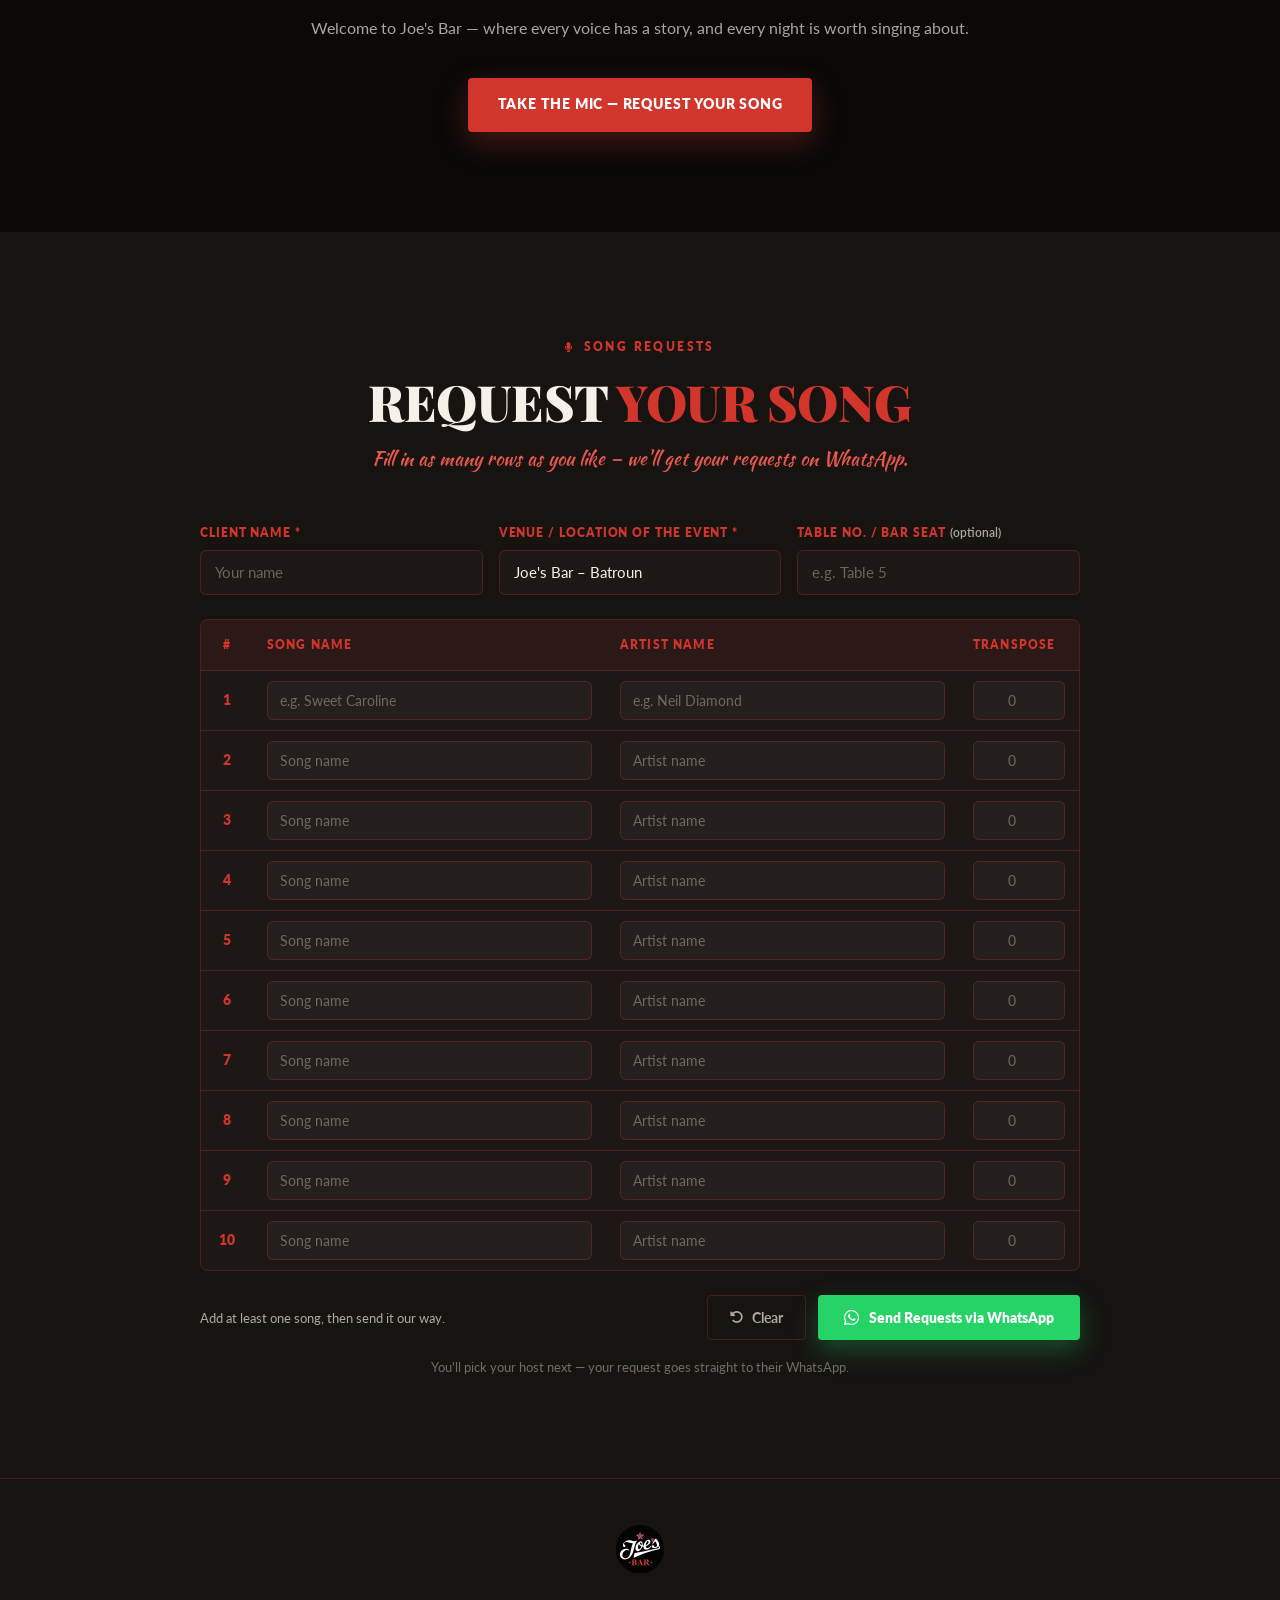
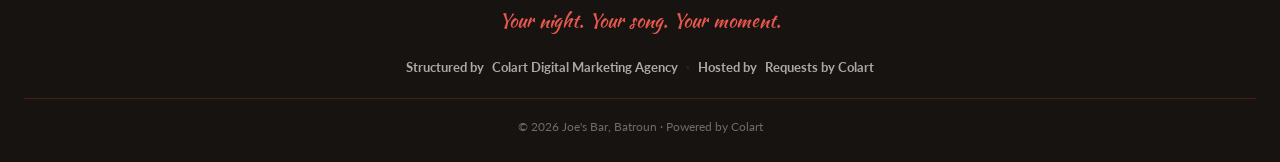
==== commit 43df3fad: "Add files via upload" ====
--- a/joesbarbatroun/index.html
+++ b/joesbarbatroun/index.html
@@ -19,12 +19,7 @@
 
 <header>
   <a href="#top" class="logo" aria-label="Joe's Bar — home">
-    <!-- Recreated placeholder brand mark — see the .brand-badge component in style.css -->
-    <div class="brand-badge" style="--size:44px;">
-      <span class="bb-star">★</span>
-      <span class="bb-script">Joe&rsquo;s</span>
-      <span class="bb-bar">BAR</span>
-    </div>
+    <img src="assets/logo.svg" alt="Joe's Bar">
   </a>
   <nav class="header-nav">
     <a href="#about">About Joe's Bar</a>
@@ -36,10 +31,8 @@
   <!-- Hero background photo: assets/hero-bg.jpg -->
   <div class="hero-bg"></div>
 
-  <div class="hero-badge brand-badge" style="--size:140px;">
-    <span class="bb-star">★</span>
-    <span class="bb-script">Joe&rsquo;s</span>
-    <span class="bb-bar">★ BAR ★</span>
+  <div class="hero-badge">
+    <img src="assets/logo.svg" alt="Joe's Bar">
   </div>
 
   <h1 class="hero-title">Joe&rsquo;s Bar</h1>
@@ -265,11 +258,7 @@
 
 <footer>
   <a href="#top" class="foot-badge">
-    <div class="brand-badge" style="--size:52px;">
-      <span class="bb-star">★</span>
-      <span class="bb-script">Joe&rsquo;s</span>
-      <span class="bb-bar">BAR</span>
-    </div>
+    <img src="assets/logo.svg" alt="Joe's Bar">
   </a>
   <div class="foot-tagline">Your night. Your song. Your moment.</div>
   <div class="foot-credits">
--- a/joesbarbatroun/style.css
+++ b/joesbarbatroun/style.css
@@ -39,31 +39,11 @@
 .star { color: var(--red); }
 
 /* ===========================================
-   BRAND BADGE (logo mark, built from live web fonts)
-=========================================== */
-.brand-badge {
-  --size: 64px;
-  width: var(--size);
-  height: var(--size);
-  border-radius: 50%;
-  background: #050403;
-  border: 2px solid var(--red);
-  display: flex;
-  flex-direction: column;
-  align-items: center;
-  justify-content: center;
-  flex-shrink: 0;
-}
-.brand-badge .bb-star { color: var(--red); font-size: calc(var(--size) * .16); line-height: 1; margin-bottom: calc(var(--size) * .02); }
-.brand-badge .bb-script { font-family: var(--font-script); color: var(--ink); font-size: calc(var(--size) * .32); line-height: 1; }
-.brand-badge .bb-bar {
-  font-family: var(--font-display);
-  font-weight: 800;
-  letter-spacing: .2em;
-  color: var(--red);
-  font-size: calc(var(--size) * .12);
-  margin-top: calc(var(--size) * .06);
-}
+   LOGO — actual brand file, assets/logo.svg
+=========================================== */
+.logo img { height: 40px; width: auto; }
+.hero-badge { width: 132px; margin: 0 auto 28px; filter: drop-shadow(0 12px 34px rgba(0, 0, 0, .5)); }
+.foot-badge img { height: 48px; margin: 0 auto 16px; }
 
 /* ===========================================
    HEADER
@@ -139,8 +119,6 @@
     linear-gradient(180deg, rgba(10, 9, 8, .55) 0%, rgba(10, 9, 8, .8) 55%, rgba(10, 9, 8, .95) 100%),
     linear-gradient(0deg, rgba(20, 8, 6, .5) 0%, transparent 40%);
 }
-
-.hero-badge { margin-bottom: 26px; filter: drop-shadow(0 12px 34px rgba(0, 0, 0, .5)); }
 
 .hero-title {
   font-family: var(--font-display);
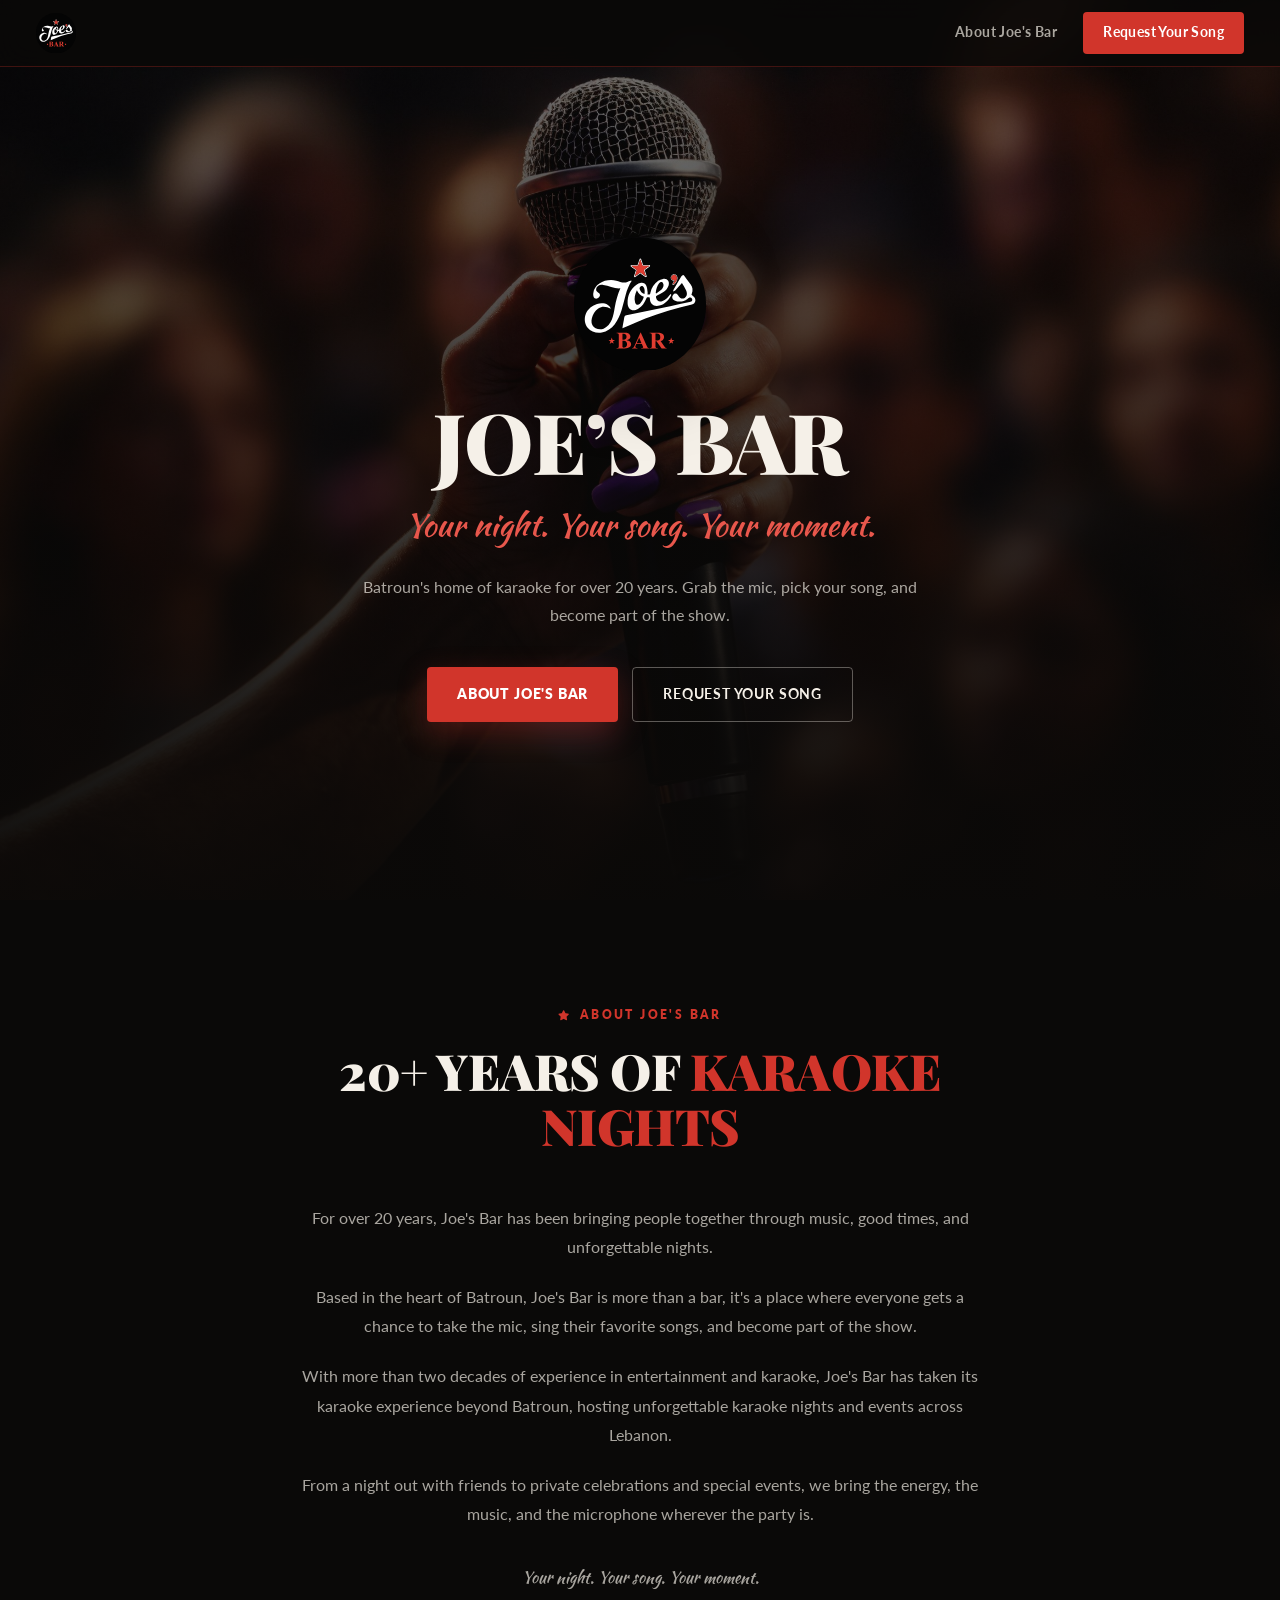
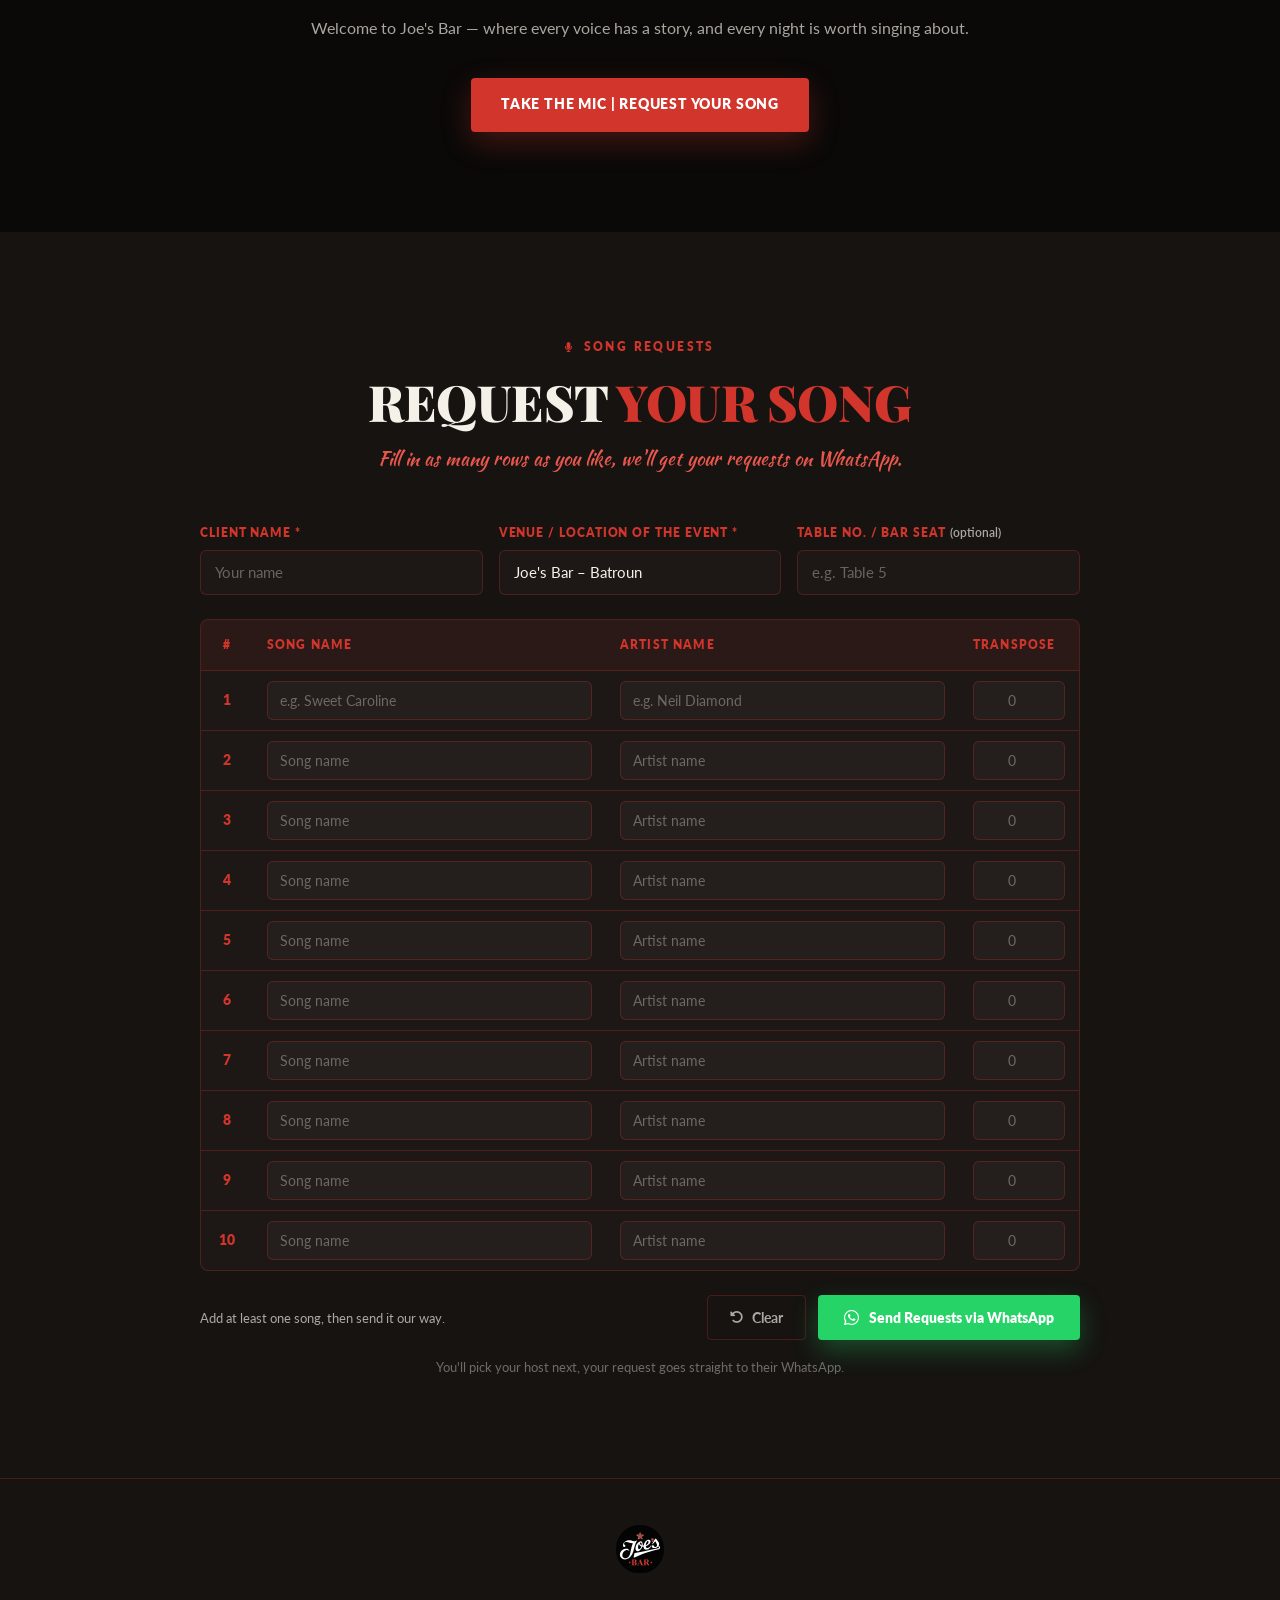
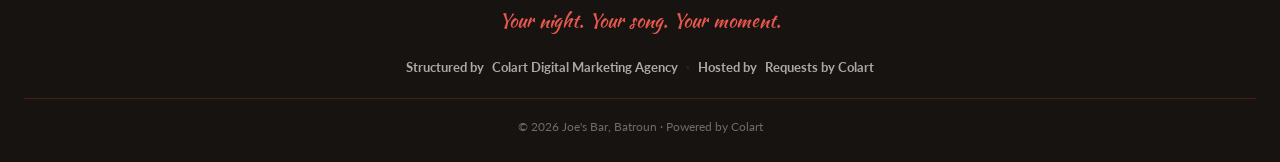
==== commit 5a344719: "Refine text and punctuation in index.html" ====
--- a/joesbarbatroun/index.html
+++ b/joesbarbatroun/index.html
@@ -3,7 +3,7 @@
 <head>
 <meta charset="UTF-8">
 <meta name="viewport" content="width=device-width, initial-scale=1.0">
-<title>Joe's Bar (Batroun) — Song Requests</title>
+<title>Joe's Bar (Batroun) | Song Requests</title>
 <meta name="description" content="Joe's Bar, Batroun — karaoke for over 20 years. Learn about us and request your song live.">
 
 <!-- PLACEHOLDER FAVICON — swap assets/favicon.svg for your final export -->
@@ -60,7 +60,7 @@
       unforgettable nights.
     </p>
     <p>
-      Based in the heart of Batroun, Joe's Bar is more than a bar — it's a place where everyone gets a
+      Based in the heart of Batroun, Joe's Bar is more than a bar, it's a place where everyone gets a
       chance to take the mic, sing their favorite songs, and become part of the show.
     </p>
     <p>
@@ -79,7 +79,7 @@
     </p>
 
     <div class="about-cta">
-      <a class="btn-red" href="#request">Take the Mic — Request Your Song</a>
+      <a class="btn-red" href="#request">Take the Mic | Request Your Song</a>
     </div>
   </div>
 </section>
@@ -88,7 +88,7 @@
   <div class="section-head">
     <span class="section-eyebrow"><i class="fa-solid fa-microphone" style="font-size:10px;"></i> Song Requests</span>
     <h2>Request <span class="red-text">Your Song</span></h2>
-    <p class="kicker">Fill in as many rows as you like — we'll get your requests on WhatsApp.</p>
+    <p class="kicker">Fill in as many rows as you like, we'll get your requests on WhatsApp.</p>
   </div>
 
   <div class="request-wrap">
@@ -193,7 +193,7 @@
         </button>
       </div>
     </div>
-    <p class="request-note">You'll pick your host next — your request goes straight to their WhatsApp.</p>
+    <p class="request-note">You'll pick your host next, your request goes straight to their WhatsApp.</p>
   </div>
 </section>
 
@@ -245,7 +245,7 @@
     <!-- Step 2: thank you -->
     <div class="modal-step" id="modalStepThanks">
       <div class="request-modal-emoji">🎤</div>
-      <h3>Thank you for your request! Stay tuned for your song — the mic is on its way to you! 🎶</h3>
+      <h3>Thank you for your request! Stay tuned for your song. The mic is on its way to you! 🎶</h3>
       <div class="modal-actions">
         <button type="button" class="btn-whatsapp" id="modalProceedBtn">
           <i class="fa-brands fa-whatsapp"></i> Proceed to WhatsApp
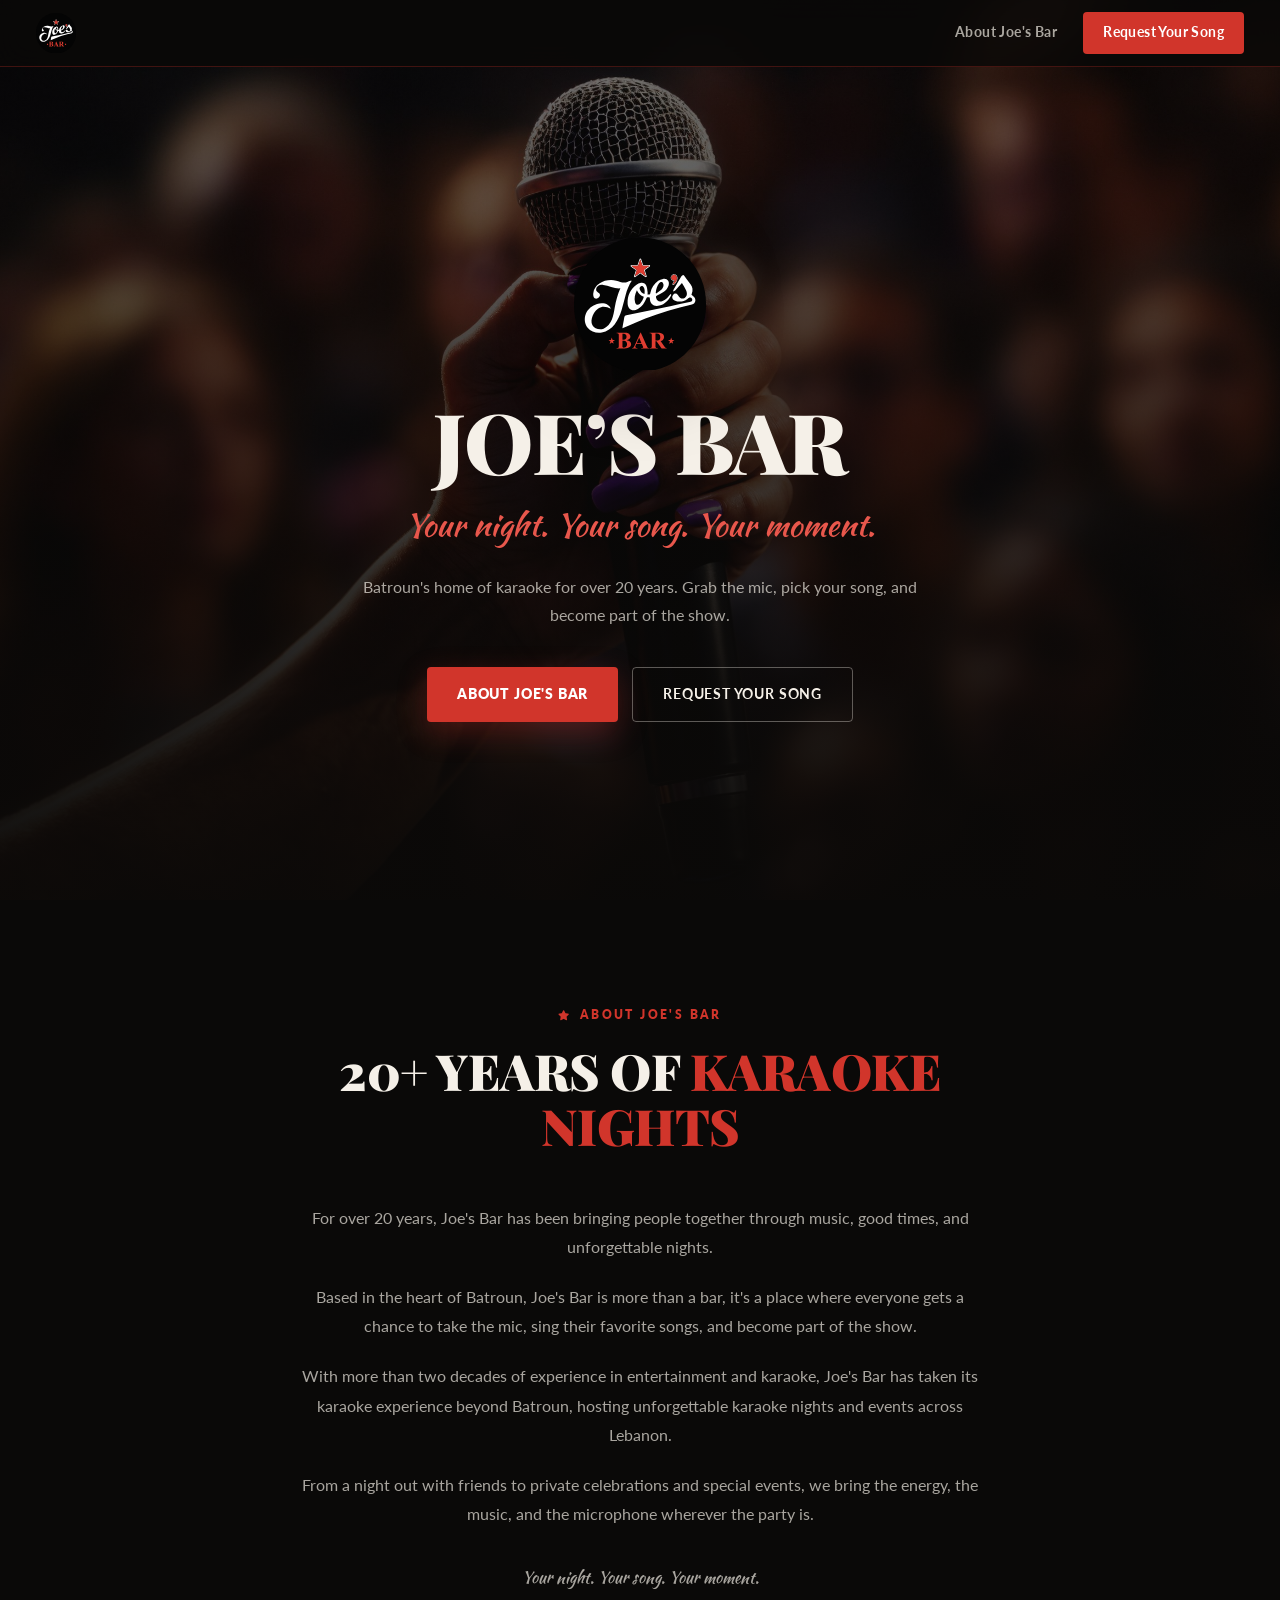
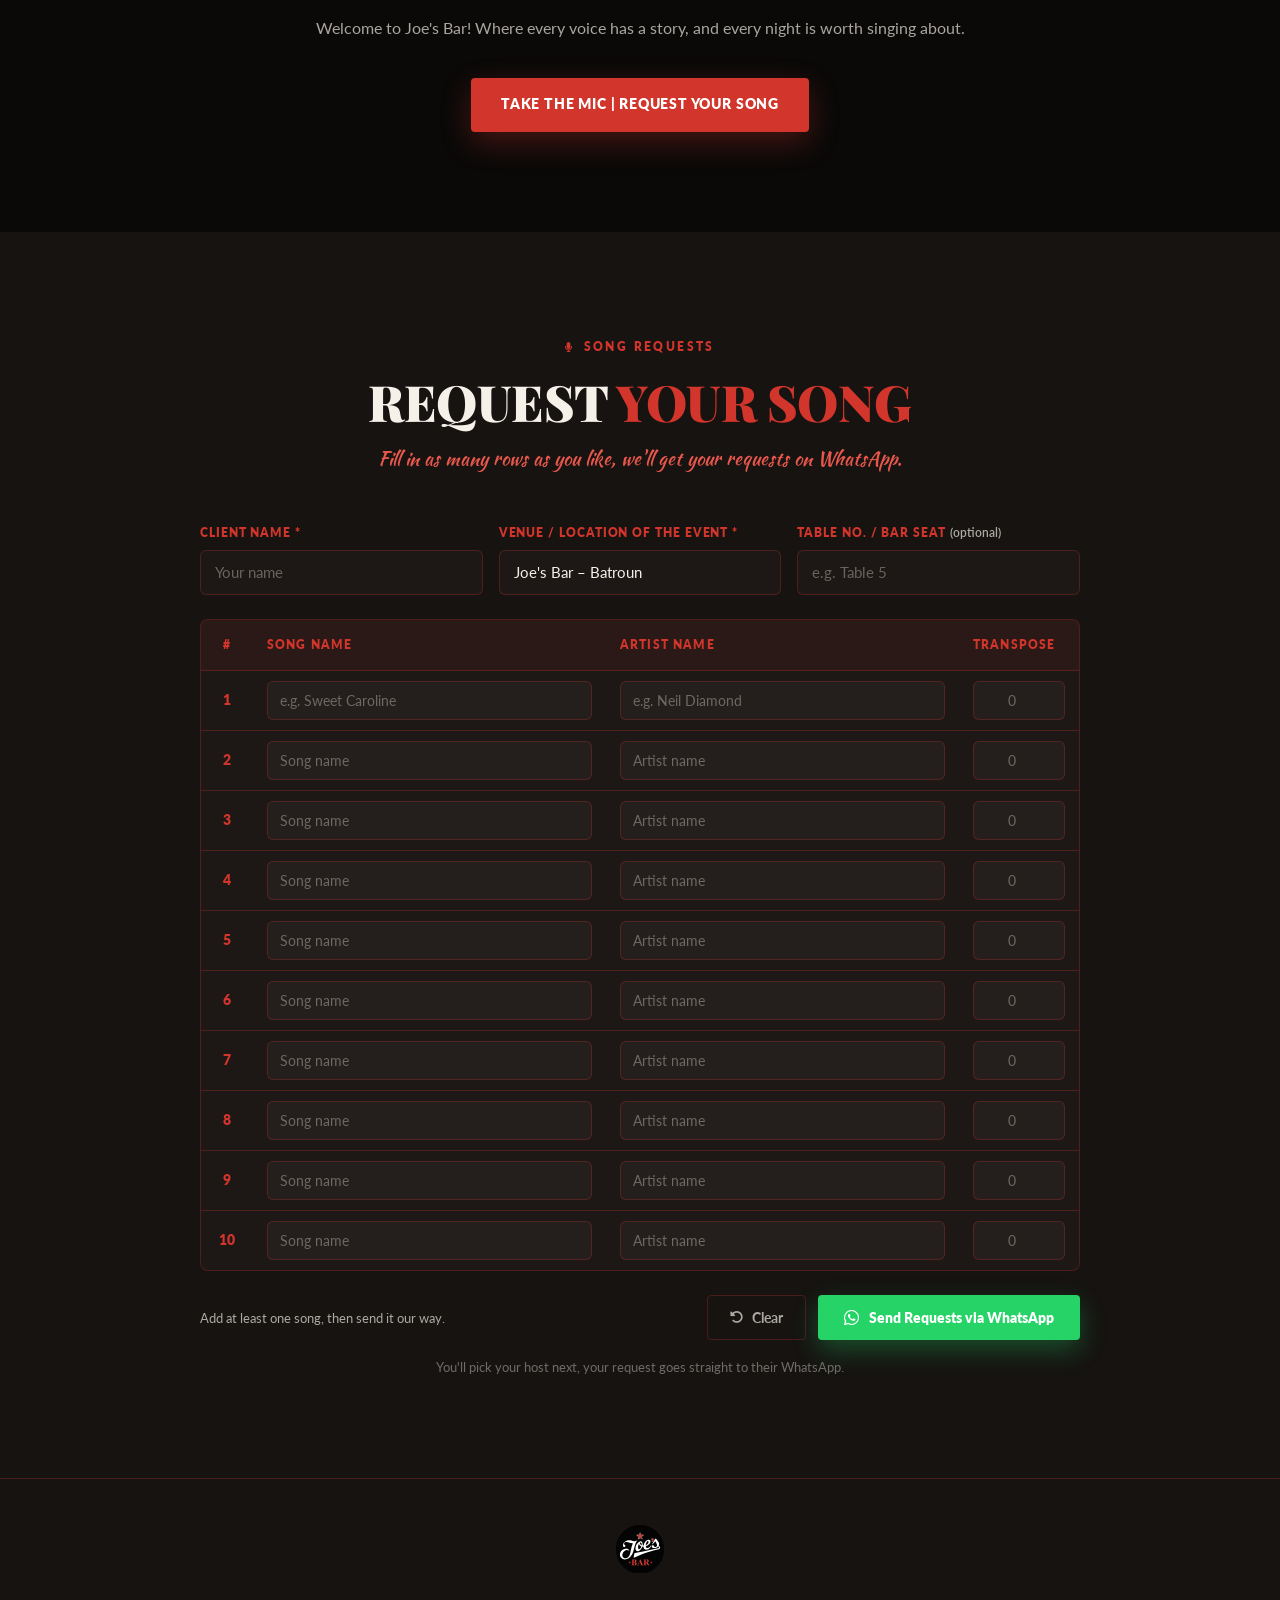
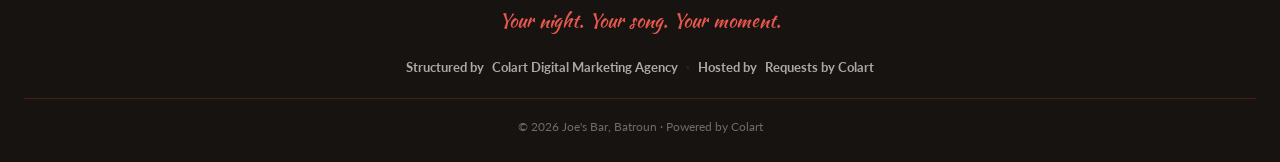
==== commit b8163965: "Update welcome message in index.html" ====
--- a/joesbarbatroun/index.html
+++ b/joesbarbatroun/index.html
@@ -75,7 +75,7 @@
     <p class="about-tagline">Your night. Your song. Your moment.</p>
 
     <p>
-      Welcome to Joe's Bar — where every voice has a story, and every night is worth singing about.
+      Welcome to Joe's Bar! Where every voice has a story, and every night is worth singing about.
     </p>
 
     <div class="about-cta">
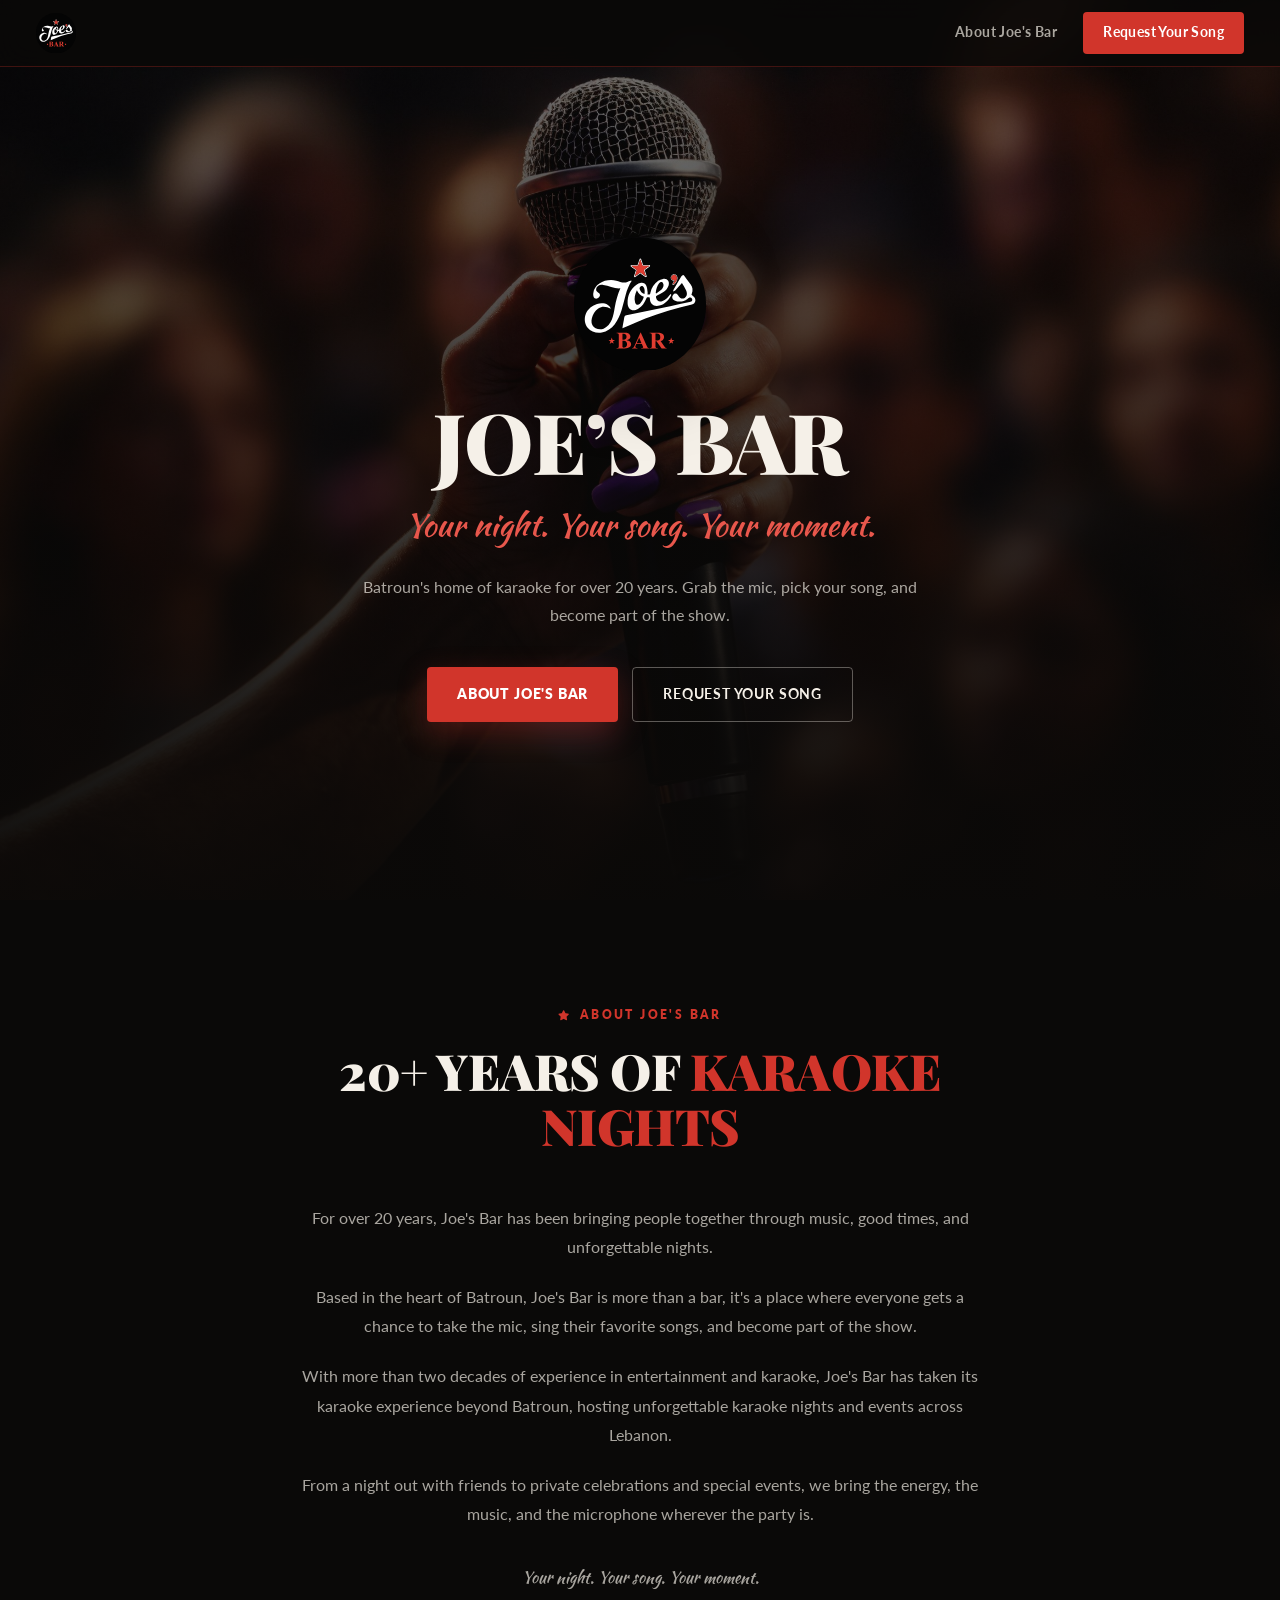
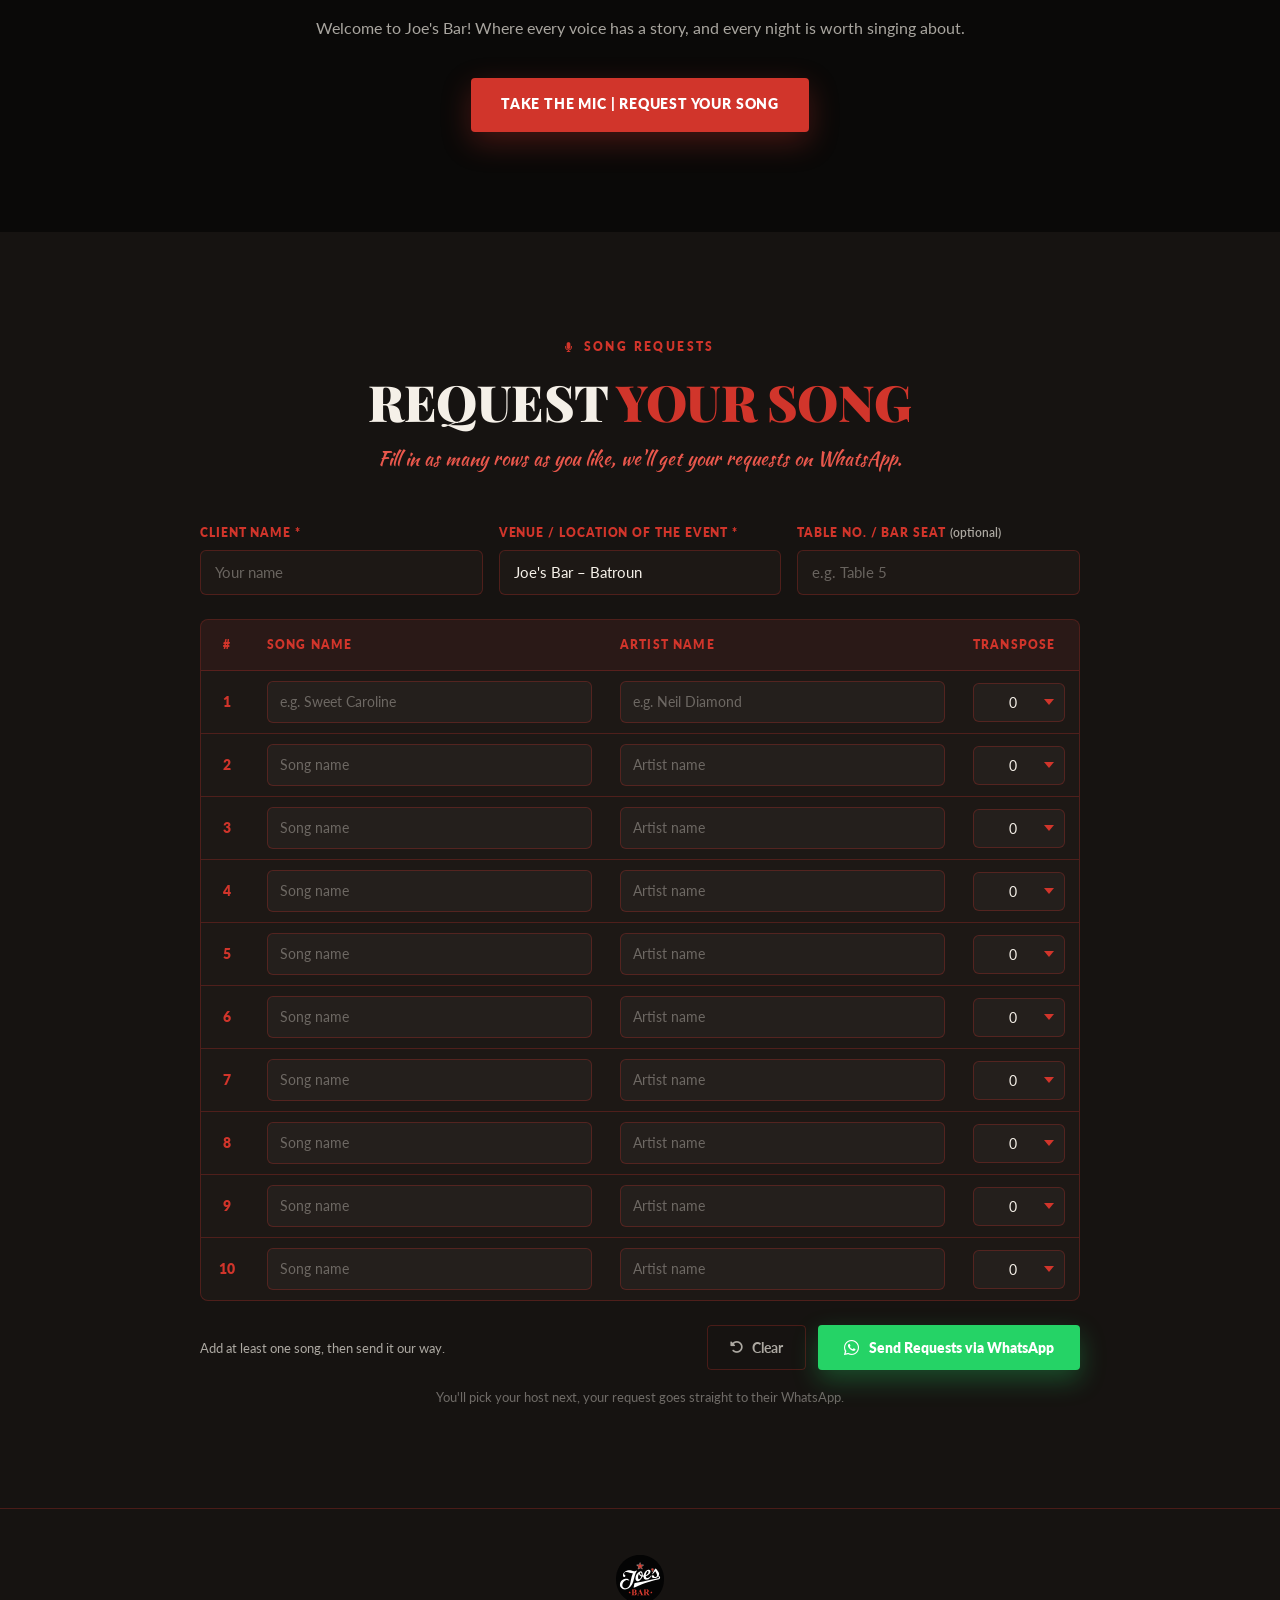
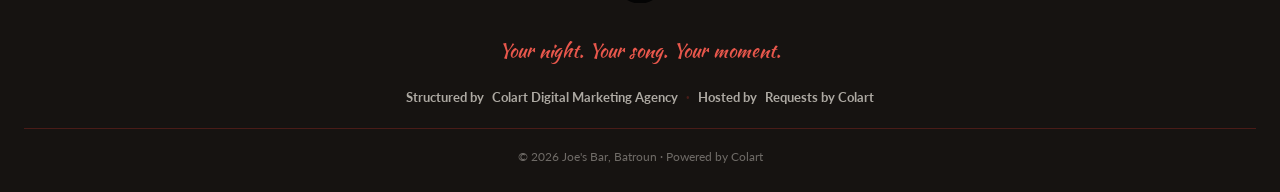
==== commit 464f7f61: "Refactor input fields for songs and artists Replaced input fields with textareas for song and artist" ====
--- a/joesbarbatroun/index.html
+++ b/joesbarbatroun/index.html
@@ -120,63 +120,63 @@
         <tbody>
           <tr>
             <td class="row-num">1</td>
-            <td><input type="text" class="song-input" placeholder="e.g. Sweet Caroline" aria-label="Song name, row 1"></td>
-            <td><input type="text" class="artist-input" placeholder="e.g. Neil Diamond" aria-label="Artist name, row 1"></td>
-            <td class="td-transpose"><input type="number" class="transpose-input" placeholder="0" step="1" aria-label="Transpose, row 1"></td>
+            <td><textarea class="song-input" rows="1" placeholder="e.g. Sweet Caroline" aria-label="Song name, row 1"></textarea></td>
+            <td><textarea class="artist-input" rows="1" placeholder="e.g. Neil Diamond" aria-label="Artist name, row 1"></textarea></td>
+            <td class="td-transpose"><select class="transpose-input" aria-label="Transpose, row 1"><option value="-3">-3</option><option value="-2">-2</option><option value="-1">-1</option><option value="0" selected>0</option><option value="+1">+1</option><option value="+2">+2</option><option value="+3">+3</option><option value="+4">+4</option></select></td>
           </tr>
           <tr>
             <td class="row-num">2</td>
-            <td><input type="text" class="song-input" placeholder="Song name" aria-label="Song name, row 2"></td>
-            <td><input type="text" class="artist-input" placeholder="Artist name" aria-label="Artist name, row 2"></td>
-            <td class="td-transpose"><input type="number" class="transpose-input" placeholder="0" step="1" aria-label="Transpose, row 2"></td>
+            <td><textarea class="song-input" rows="1" placeholder="Song name" aria-label="Song name, row 2"></textarea></td>
+            <td><textarea class="artist-input" rows="1" placeholder="Artist name" aria-label="Artist name, row 2"></textarea></td>
+            <td class="td-transpose"><select class="transpose-input" aria-label="Transpose, row 2"><option value="-3">-3</option><option value="-2">-2</option><option value="-1">-1</option><option value="0" selected>0</option><option value="+1">+1</option><option value="+2">+2</option><option value="+3">+3</option><option value="+4">+4</option></select></td>
           </tr>
           <tr>
             <td class="row-num">3</td>
-            <td><input type="text" class="song-input" placeholder="Song name" aria-label="Song name, row 3"></td>
-            <td><input type="text" class="artist-input" placeholder="Artist name" aria-label="Artist name, row 3"></td>
-            <td class="td-transpose"><input type="number" class="transpose-input" placeholder="0" step="1" aria-label="Transpose, row 3"></td>
+            <td><textarea class="song-input" rows="1" placeholder="Song name" aria-label="Song name, row 3"></textarea></td>
+            <td><textarea class="artist-input" rows="1" placeholder="Artist name" aria-label="Artist name, row 3"></textarea></td>
+            <td class="td-transpose"><select class="transpose-input" aria-label="Transpose, row 3"><option value="-3">-3</option><option value="-2">-2</option><option value="-1">-1</option><option value="0" selected>0</option><option value="+1">+1</option><option value="+2">+2</option><option value="+3">+3</option><option value="+4">+4</option></select></td>
           </tr>
           <tr>
             <td class="row-num">4</td>
-            <td><input type="text" class="song-input" placeholder="Song name" aria-label="Song name, row 4"></td>
-            <td><input type="text" class="artist-input" placeholder="Artist name" aria-label="Artist name, row 4"></td>
-            <td class="td-transpose"><input type="number" class="transpose-input" placeholder="0" step="1" aria-label="Transpose, row 4"></td>
+            <td><textarea class="song-input" rows="1" placeholder="Song name" aria-label="Song name, row 4"></textarea></td>
+            <td><textarea class="artist-input" rows="1" placeholder="Artist name" aria-label="Artist name, row 4"></textarea></td>
+            <td class="td-transpose"><select class="transpose-input" aria-label="Transpose, row 4"><option value="-3">-3</option><option value="-2">-2</option><option value="-1">-1</option><option value="0" selected>0</option><option value="+1">+1</option><option value="+2">+2</option><option value="+3">+3</option><option value="+4">+4</option></select></td>
           </tr>
           <tr>
             <td class="row-num">5</td>
-            <td><input type="text" class="song-input" placeholder="Song name" aria-label="Song name, row 5"></td>
-            <td><input type="text" class="artist-input" placeholder="Artist name" aria-label="Artist name, row 5"></td>
-            <td class="td-transpose"><input type="number" class="transpose-input" placeholder="0" step="1" aria-label="Transpose, row 5"></td>
+            <td><textarea class="song-input" rows="1" placeholder="Song name" aria-label="Song name, row 5"></textarea></td>
+            <td><textarea class="artist-input" rows="1" placeholder="Artist name" aria-label="Artist name, row 5"></textarea></td>
+            <td class="td-transpose"><select class="transpose-input" aria-label="Transpose, row 5"><option value="-3">-3</option><option value="-2">-2</option><option value="-1">-1</option><option value="0" selected>0</option><option value="+1">+1</option><option value="+2">+2</option><option value="+3">+3</option><option value="+4">+4</option></select></td>
           </tr>
           <tr>
             <td class="row-num">6</td>
-            <td><input type="text" class="song-input" placeholder="Song name" aria-label="Song name, row 6"></td>
-            <td><input type="text" class="artist-input" placeholder="Artist name" aria-label="Artist name, row 6"></td>
-            <td class="td-transpose"><input type="number" class="transpose-input" placeholder="0" step="1" aria-label="Transpose, row 6"></td>
+            <td><textarea class="song-input" rows="1" placeholder="Song name" aria-label="Song name, row 6"></textarea></td>
+            <td><textarea class="artist-input" rows="1" placeholder="Artist name" aria-label="Artist name, row 6"></textarea></td>
+            <td class="td-transpose"><select class="transpose-input" aria-label="Transpose, row 6"><option value="-3">-3</option><option value="-2">-2</option><option value="-1">-1</option><option value="0" selected>0</option><option value="+1">+1</option><option value="+2">+2</option><option value="+3">+3</option><option value="+4">+4</option></select></td>
           </tr>
           <tr>
             <td class="row-num">7</td>
-            <td><input type="text" class="song-input" placeholder="Song name" aria-label="Song name, row 7"></td>
-            <td><input type="text" class="artist-input" placeholder="Artist name" aria-label="Artist name, row 7"></td>
-            <td class="td-transpose"><input type="number" class="transpose-input" placeholder="0" step="1" aria-label="Transpose, row 7"></td>
+            <td><textarea class="song-input" rows="1" placeholder="Song name" aria-label="Song name, row 7"></textarea></td>
+            <td><textarea class="artist-input" rows="1" placeholder="Artist name" aria-label="Artist name, row 7"></textarea></td>
+            <td class="td-transpose"><select class="transpose-input" aria-label="Transpose, row 7"><option value="-3">-3</option><option value="-2">-2</option><option value="-1">-1</option><option value="0" selected>0</option><option value="+1">+1</option><option value="+2">+2</option><option value="+3">+3</option><option value="+4">+4</option></select></td>
           </tr>
           <tr>
             <td class="row-num">8</td>
-            <td><input type="text" class="song-input" placeholder="Song name" aria-label="Song name, row 8"></td>
-            <td><input type="text" class="artist-input" placeholder="Artist name" aria-label="Artist name, row 8"></td>
-            <td class="td-transpose"><input type="number" class="transpose-input" placeholder="0" step="1" aria-label="Transpose, row 8"></td>
+            <td><textarea class="song-input" rows="1" placeholder="Song name" aria-label="Song name, row 8"></textarea></td>
+            <td><textarea class="artist-input" rows="1" placeholder="Artist name" aria-label="Artist name, row 8"></textarea></td>
+            <td class="td-transpose"><select class="transpose-input" aria-label="Transpose, row 8"><option value="-3">-3</option><option value="-2">-2</option><option value="-1">-1</option><option value="0" selected>0</option><option value="+1">+1</option><option value="+2">+2</option><option value="+3">+3</option><option value="+4">+4</option></select></td>
           </tr>
           <tr>
             <td class="row-num">9</td>
-            <td><input type="text" class="song-input" placeholder="Song name" aria-label="Song name, row 9"></td>
-            <td><input type="text" class="artist-input" placeholder="Artist name" aria-label="Artist name, row 9"></td>
-            <td class="td-transpose"><input type="number" class="transpose-input" placeholder="0" step="1" aria-label="Transpose, row 9"></td>
+            <td><textarea class="song-input" rows="1" placeholder="Song name" aria-label="Song name, row 9"></textarea></td>
+            <td><textarea class="artist-input" rows="1" placeholder="Artist name" aria-label="Artist name, row 9"></textarea></td>
+            <td class="td-transpose"><select class="transpose-input" aria-label="Transpose, row 9"><option value="-3">-3</option><option value="-2">-2</option><option value="-1">-1</option><option value="0" selected>0</option><option value="+1">+1</option><option value="+2">+2</option><option value="+3">+3</option><option value="+4">+4</option></select></td>
           </tr>
           <tr>
             <td class="row-num">10</td>
-            <td><input type="text" class="song-input" placeholder="Song name" aria-label="Song name, row 10"></td>
-            <td><input type="text" class="artist-input" placeholder="Artist name" aria-label="Artist name, row 10"></td>
-            <td class="td-transpose"><input type="number" class="transpose-input" placeholder="0" step="1" aria-label="Transpose, row 10"></td>
+            <td><textarea class="song-input" rows="1" placeholder="Song name" aria-label="Song name, row 10"></textarea></td>
+            <td><textarea class="artist-input" rows="1" placeholder="Artist name" aria-label="Artist name, row 10"></textarea></td>
+            <td class="td-transpose"><select class="transpose-input" aria-label="Transpose, row 10"><option value="-3">-3</option><option value="-2">-2</option><option value="-1">-1</option><option value="0" selected>0</option><option value="+1">+1</option><option value="+2">+2</option><option value="+3">+3</option><option value="+4">+4</option></select></td>
           </tr>
         </tbody>
       </table>
--- a/joesbarbatroun/style.css
+++ b/joesbarbatroun/style.css
@@ -314,7 +314,8 @@
 .request-table tbody tr:hover { background: rgba(209, 53, 43, .05); }
 .row-num { text-align: center; font-weight: 800; color: var(--red); font-size: 13.5px; }
 .request-table input[type="text"],
-.request-table input[type="number"] {
+.request-table select.transpose-input,
+.request-table textarea {
   width: 100%;
   background: rgba(255, 255, 255, .03);
   border: 1px solid var(--line);
@@ -326,10 +327,59 @@
   outline: none;
   transition: border-color .25s, background .25s;
 }
-.request-table input::placeholder { color: rgba(245, 240, 232, .35); }
-.request-table input:focus { border-color: var(--red); background: rgba(209, 53, 43, .07); }
-.request-table input[type="number"] { text-align: center; }
+.request-table textarea {
+  display: block;
+  resize: none;
+  overflow: hidden;
+  line-height: 1.4;
+  min-height: 42px;
+  white-space: pre-wrap;
+  word-break: break-word;
+  overflow-wrap: anywhere;
+}
+.request-table input::placeholder,
+.request-table textarea::placeholder { color: rgba(245, 240, 232, .35); }
+.request-table input:focus,
+.request-table select.transpose-input:focus,
+.request-table textarea:focus { border-color: var(--red); background: rgba(209, 53, 43, .07); }
+.request-table select.transpose-input {
+  appearance: none;
+  -webkit-appearance: none;
+  -moz-appearance: none;
+  cursor: pointer;
+  text-align: center;
+  text-align-last: center;
+  padding-right: 24px;
+  background-image: url("data:image/svg+xml;utf8,<svg xmlns='http://www.w3.org/2000/svg' width='10' height='6'><path d='M0 0l5 6 5-6z' fill='%23d1352b'/></svg>");
+  background-repeat: no-repeat;
+  background-position: right 10px center;
+}
+.request-table select.transpose-input option { background: var(--card); color: var(--ink); }
 .td-transpose { width: 120px; }
+
+/* Mobile: fit the request table on one screen, no horizontal scroll —
+   long song/artist names wrap onto a new line inside their cell instead. */
+@media (max-width: 560px) {
+  .request-table-scroll { overflow-x: hidden; }
+  table.request-table { min-width: 0; table-layout: fixed; }
+  .request-table thead th,
+  .request-table tbody td { padding: 8px 6px; }
+  .request-table thead th { font-size: 9.5px; letter-spacing: .02em; white-space: normal; word-break: break-word; }
+  .request-table thead th.col-num,
+  .request-table tbody td:nth-child(1) { width: 9%; }
+  .request-table thead th:nth-child(2),
+  .request-table tbody td:nth-child(2) { width: 39%; }
+  .request-table thead th:nth-child(3),
+  .request-table tbody td:nth-child(3) { width: 32%; }
+  .request-table thead th.col-transpose,
+  .td-transpose { width: 20%; }
+  .row-num { font-size: 12px; }
+  .request-table input[type="text"],
+  .request-table select.transpose-input,
+  .request-table textarea { padding: 7px 4px; font-size: 12.5px; }
+  .request-table select.transpose-input { padding-right: 16px; background-position: right 4px center; }
+  .request-table textarea { min-height: 34px; }
+}
 
 .request-actions {
   display: flex;
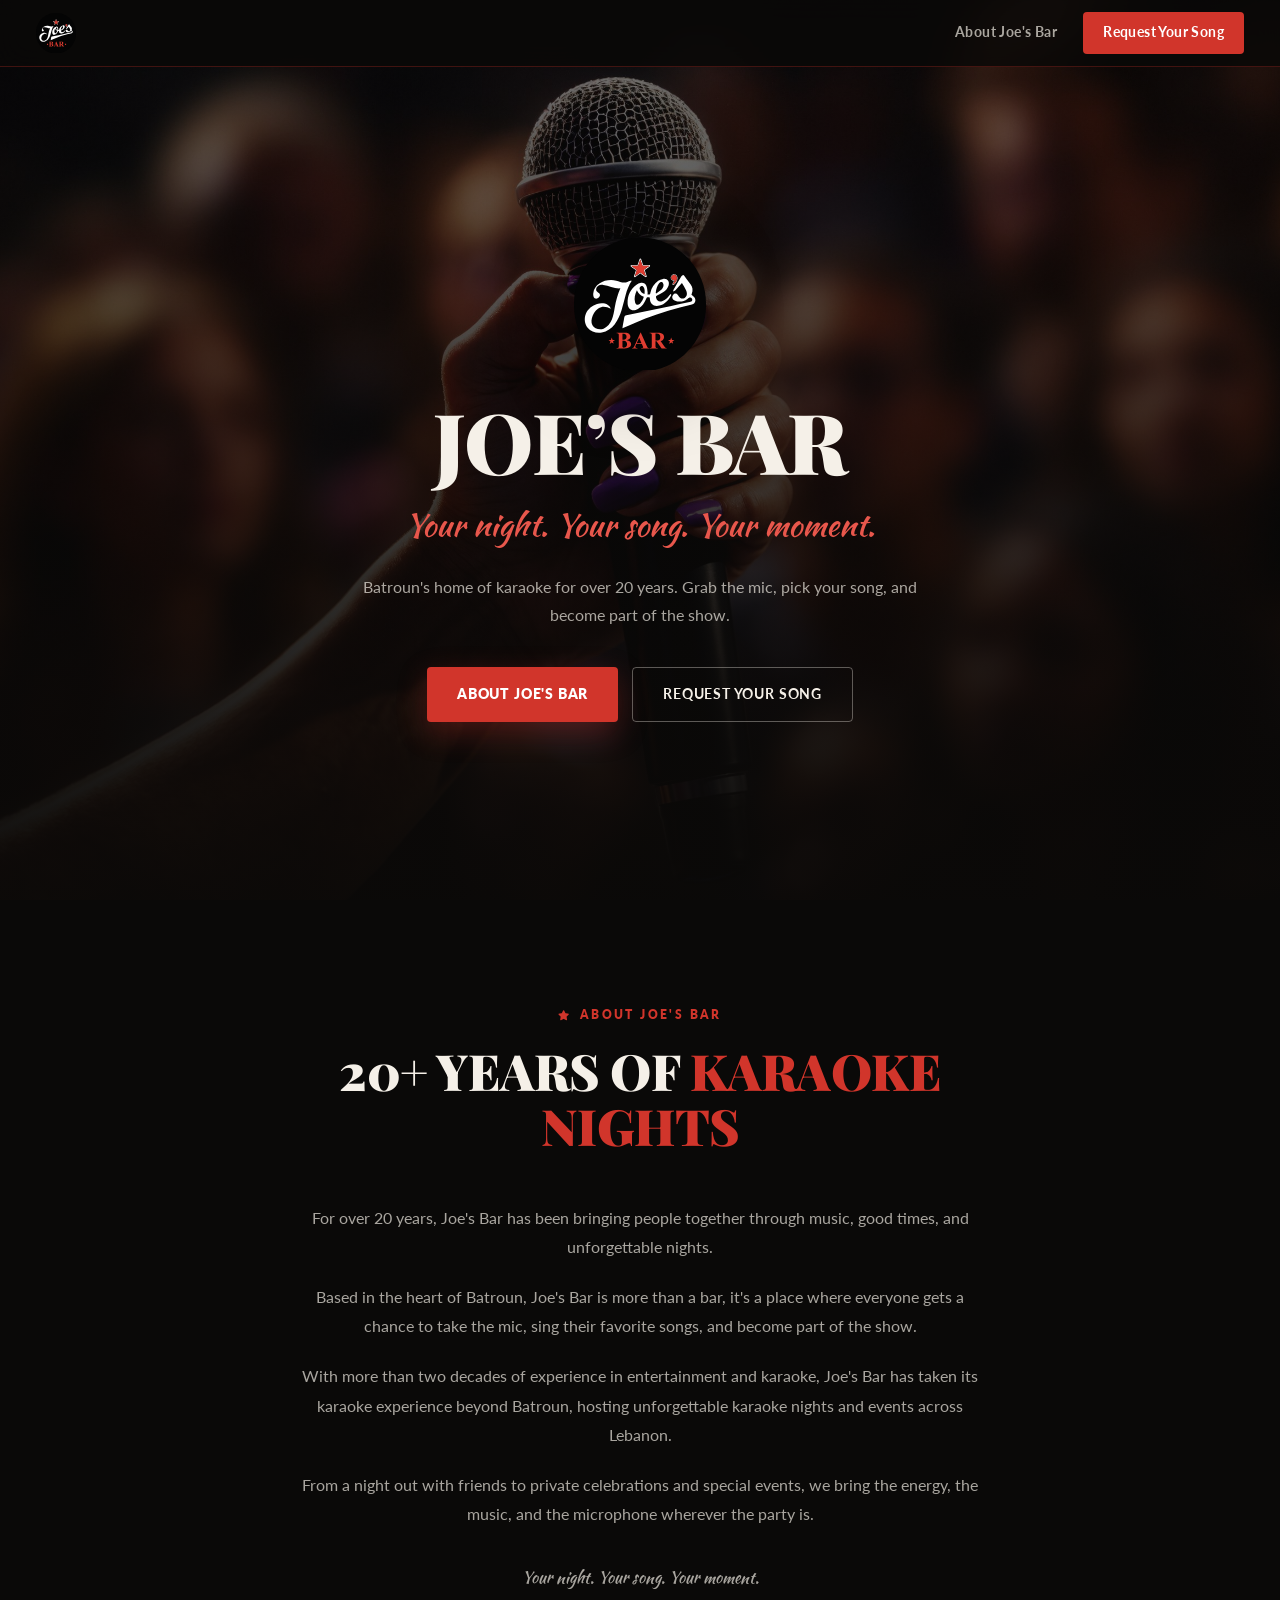
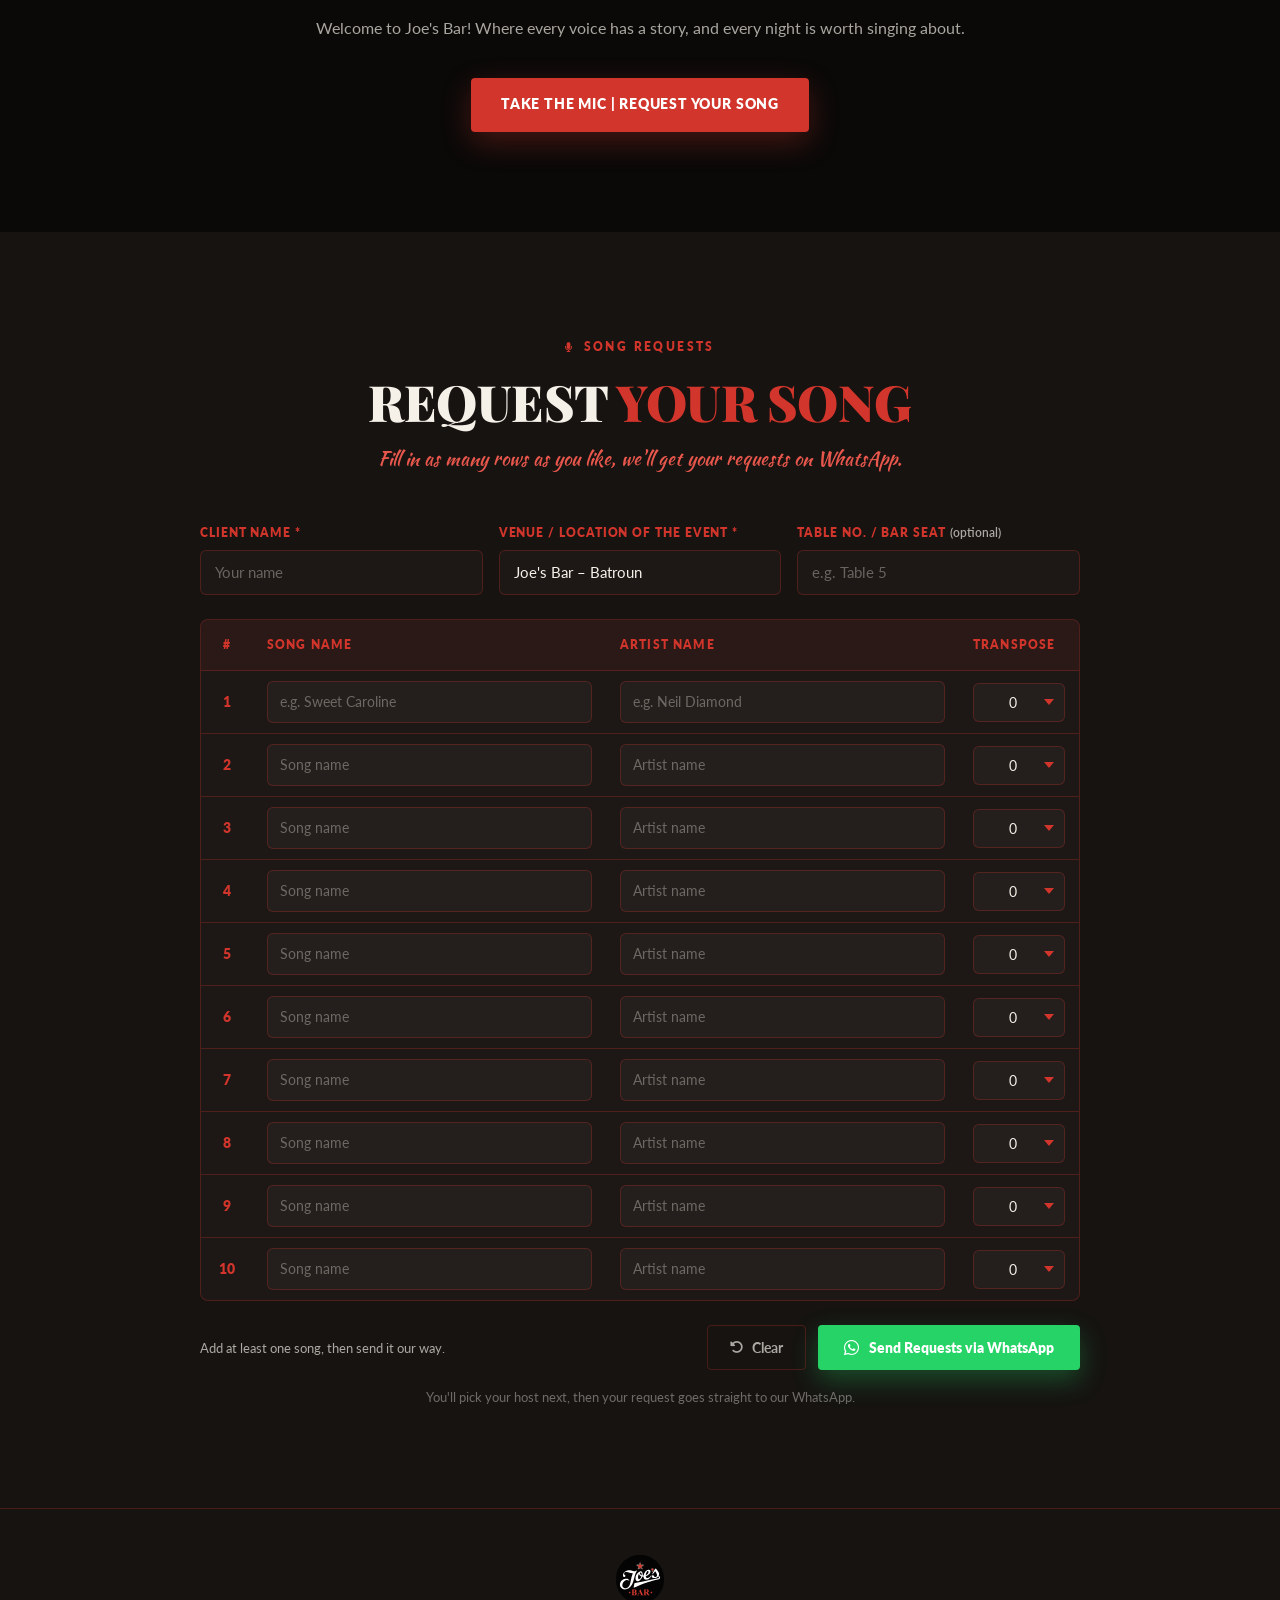
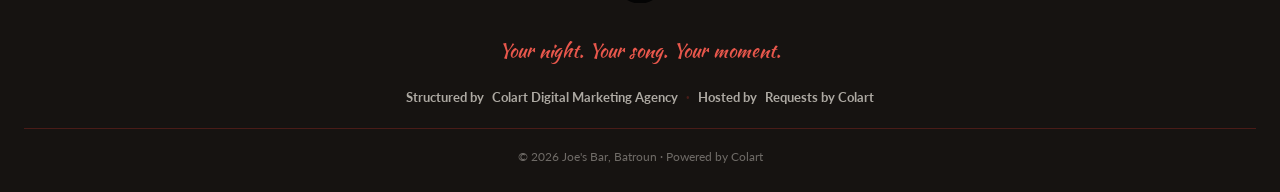
==== commit bd3ed5f7: "Update WhatsApp request handling and notes" ====
--- a/joesbarbatroun/index.html
+++ b/joesbarbatroun/index.html
@@ -193,7 +193,7 @@
         </button>
       </div>
     </div>
-    <p class="request-note">You'll pick your host next, your request goes straight to their WhatsApp.</p>
+    <p class="request-note">You'll pick your host next, then your request goes straight to our WhatsApp.</p>
   </div>
 </section>
 
@@ -212,7 +212,7 @@
 
       <div class="host-list">
         <label class="host-option">
-          <input type="radio" name="host" value="joe" data-name="Joe" data-phone="9613126185">
+          <input type="radio" name="host" value="joe" data-name="Joe">
           <span class="host-card">
             <span class="host-avatar">J</span>
             <span class="host-name">Joe</span>
@@ -220,7 +220,7 @@
           </span>
         </label>
         <label class="host-option">
-          <input type="radio" name="host" value="mj" data-name="MJ" data-phone="96171663923">
+          <input type="radio" name="host" value="mj" data-name="MJ">
           <span class="host-card">
             <span class="host-avatar">MJ</span>
             <span class="host-name">MJ</span>
@@ -228,7 +228,7 @@
           </span>
         </label>
         <label class="host-option">
-          <input type="radio" name="host" value="jp" data-name="J.P" data-phone="96176058117">
+          <input type="radio" name="host" value="jp" data-name="J.P">
           <span class="host-card">
             <span class="host-avatar">JP</span>
             <span class="host-name">J.P</span>
@@ -272,6 +272,9 @@
 </footer>
 
 <script>
+  // All requests are received on this single WhatsApp number
+  const REQUEST_PHONE = "96181755884";
+
   document.getElementById('year').textContent = new Date().getFullYear();
 
   const rows = Array.from(document.querySelectorAll('#requestTable tbody tr'));
@@ -299,7 +302,7 @@
     rows.forEach(row => {
       row.querySelector('.song-input').value = '';
       row.querySelector('.artist-input').value = '';
-      row.querySelector('.transpose-input').value = '';
+      row.querySelector('.transpose-input').value = '0';
     });
     hostRadios.forEach(r => r.checked = false);
     hostContinueBtn.disabled = true;
@@ -381,14 +384,13 @@
     if (!chosen || !pendingMessage) { closeModal(); return; }
 
     const hostName = chosen.dataset.name;
-    const hostPhone = chosen.dataset.phone;
     const { name, venue, tableSeat, entries } = pendingMessage;
 
     let message = `Hi ${hostName}! \u{1F3A4} New song request from ${name} at ${venue}`;
     if (tableSeat) message += ` (Table/Seat: ${tableSeat})`;
     message += `:\n\n` + entries.join('\n') + `\n\nThank you!`;
 
-    const url = `https://wa.me/${hostPhone}?text=${encodeURIComponent(message)}`;
+    const url = `https://wa.me/${REQUEST_PHONE}?text=${encodeURIComponent(message)}`;
     window.open(url, '_blank', 'noopener');
 
     closeModal();
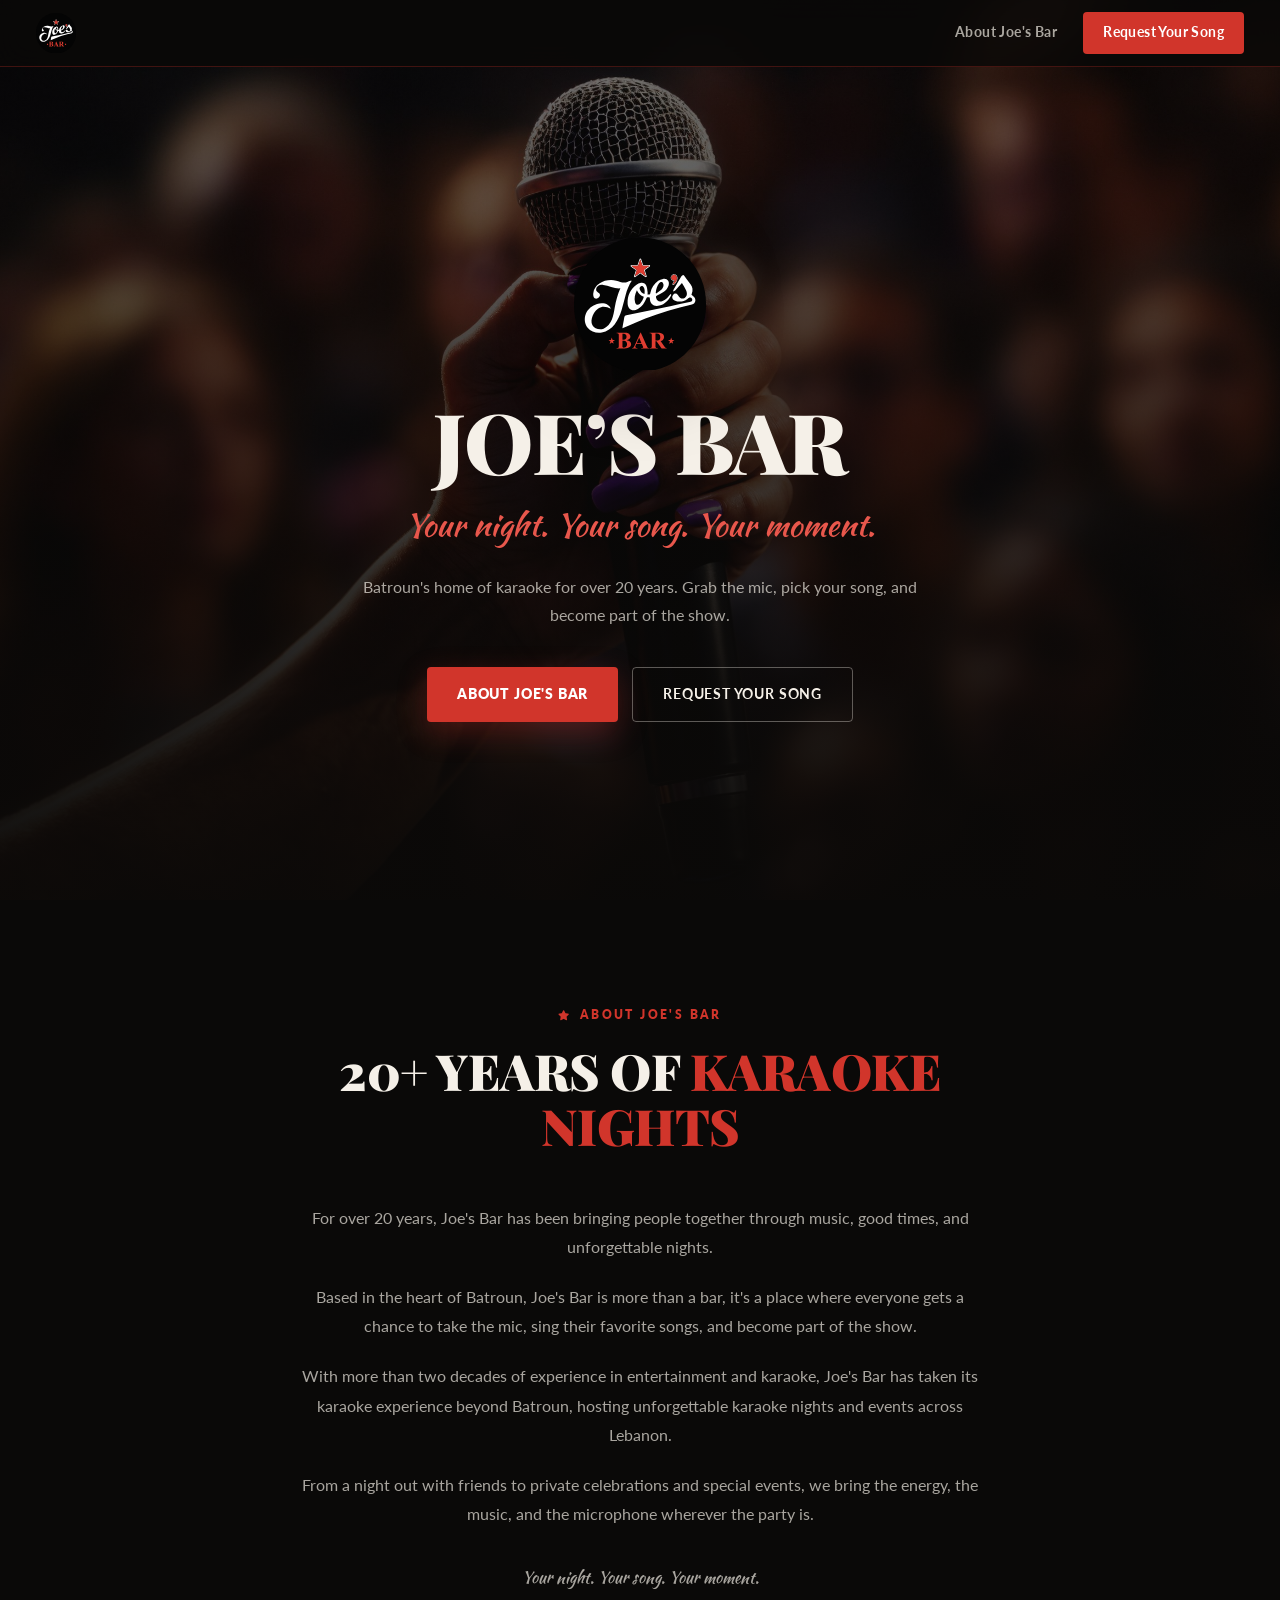
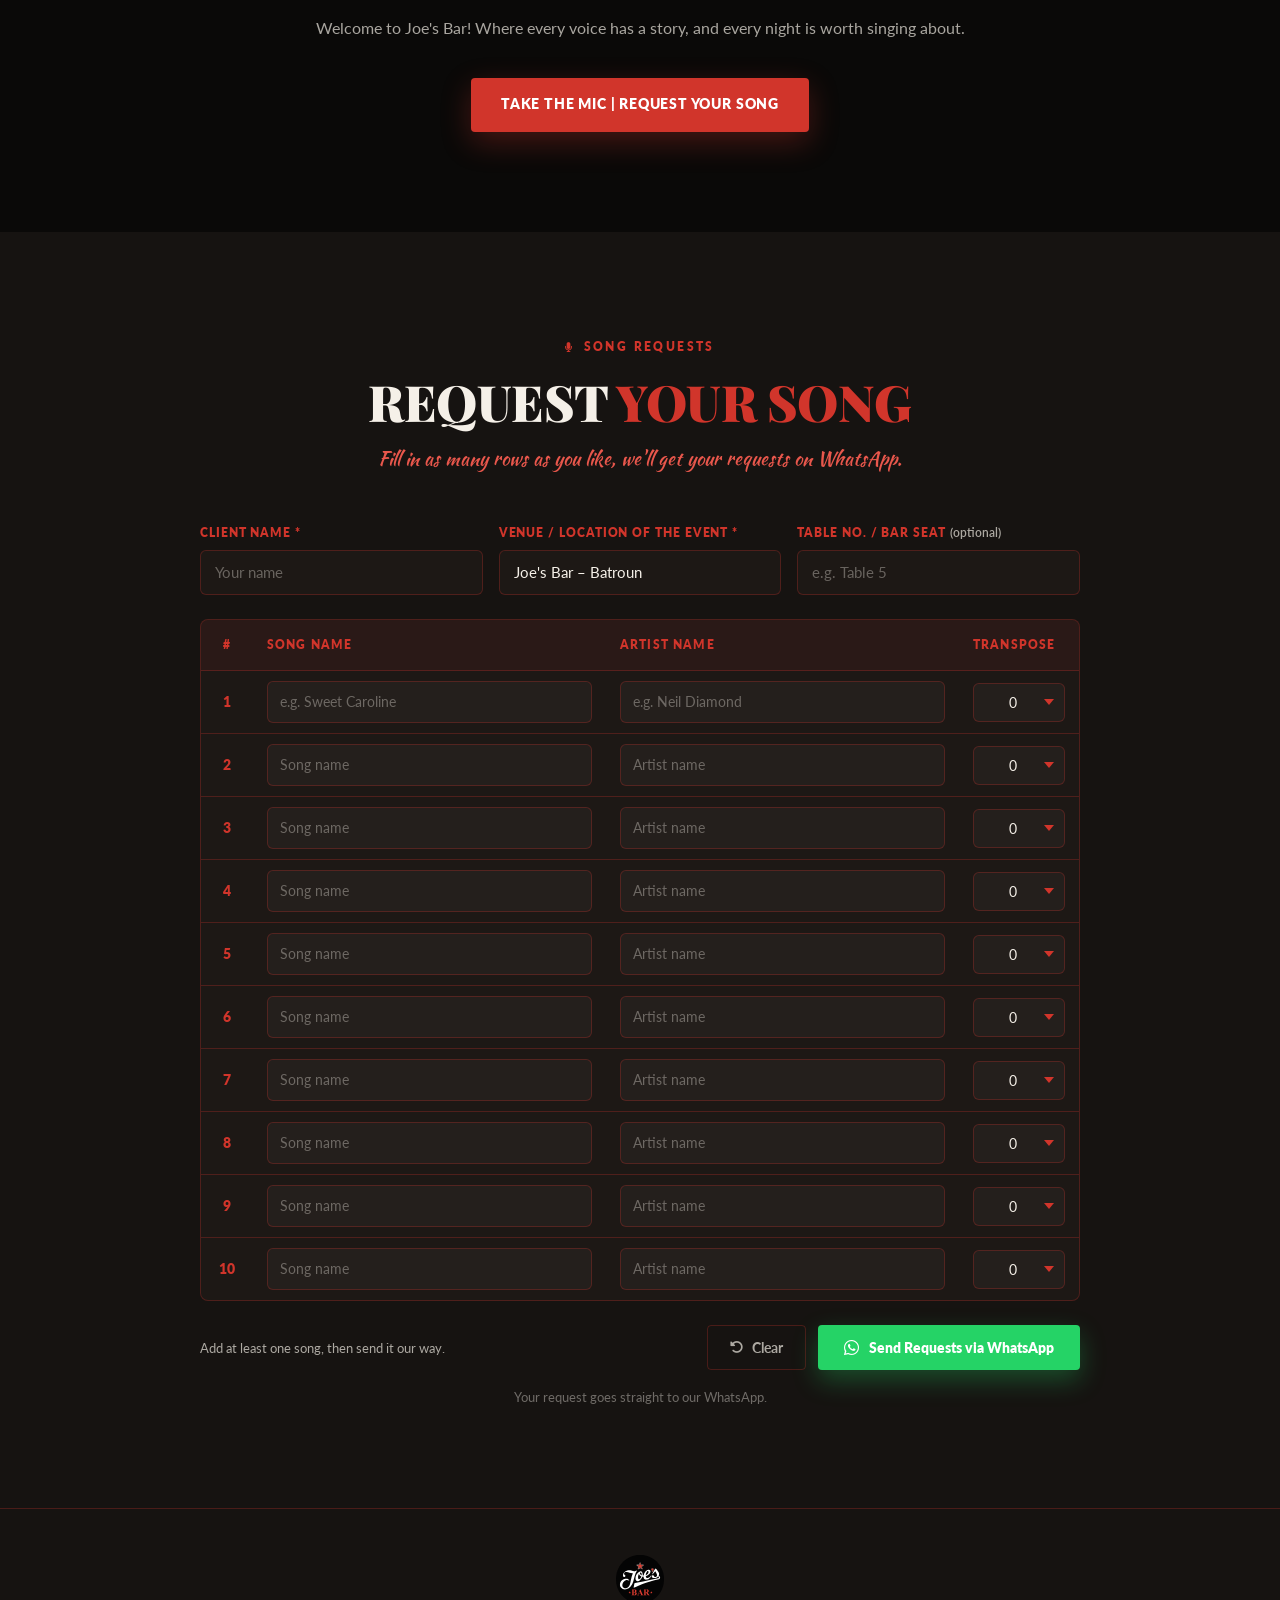
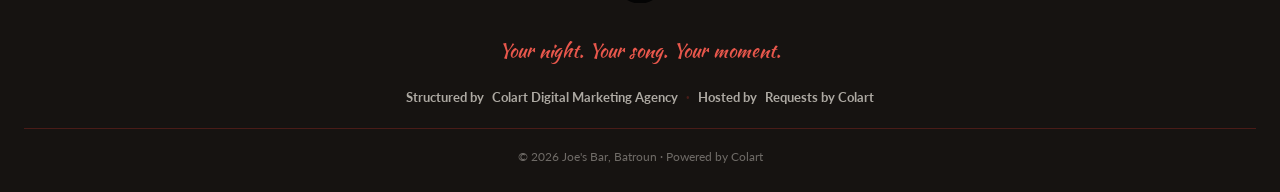
==== commit c68b95bb: "Simplify request modal by removing host selection Removed host selection step from the request modal" ====
--- a/joesbarbatroun/index.html
+++ b/joesbarbatroun/index.html
@@ -193,11 +193,11 @@
         </button>
       </div>
     </div>
-    <p class="request-note">You'll pick your host next, then your request goes straight to our WhatsApp.</p>
+    <p class="request-note">Your request goes straight to our WhatsApp.</p>
   </div>
 </section>
 
-<!-- Two-step modal: choose a host, then the thank-you confirmation -->
+<!-- Thank-you confirmation modal -->
 <div class="request-modal" id="requestModal" role="dialog" aria-modal="true">
   <div class="request-modal-backdrop" id="requestModalBackdrop"></div>
   <div class="request-modal-card">
@@ -205,45 +205,8 @@
       <i class="fa-solid fa-xmark"></i>
     </button>
 
-    <!-- Step 1: choose host -->
-    <div class="modal-step is-active" id="modalStepHost">
-      <div class="modal-step-eyebrow">One quick thing</div>
-      <h3>Who's hosting tonight? Pick your host to send your request.</h3>
-
-      <div class="host-list">
-        <label class="host-option">
-          <input type="radio" name="host" value="joe" data-name="Joe">
-          <span class="host-card">
-            <span class="host-avatar">J</span>
-            <span class="host-name">Joe</span>
-            <span class="host-radio-dot"></span>
-          </span>
-        </label>
-        <label class="host-option">
-          <input type="radio" name="host" value="mj" data-name="MJ">
-          <span class="host-card">
-            <span class="host-avatar">MJ</span>
-            <span class="host-name">MJ</span>
-            <span class="host-radio-dot"></span>
-          </span>
-        </label>
-        <label class="host-option">
-          <input type="radio" name="host" value="jp" data-name="J.P">
-          <span class="host-card">
-            <span class="host-avatar">JP</span>
-            <span class="host-name">J.P</span>
-            <span class="host-radio-dot"></span>
-          </span>
-        </label>
-      </div>
-
-      <div class="modal-actions">
-        <button type="button" class="btn-whatsapp" id="hostContinueBtn" disabled>Continue</button>
-      </div>
-    </div>
-
     <!-- Step 2: thank you -->
-    <div class="modal-step" id="modalStepThanks">
+    <div class="modal-step is-active" id="modalStepThanks">
       <div class="request-modal-emoji">🎤</div>
       <h3>Thank you for your request! Stay tuned for your song. The mic is on its way to you! 🎶</h3>
       <div class="modal-actions">
@@ -251,7 +214,6 @@
           <i class="fa-brands fa-whatsapp"></i> Proceed to WhatsApp
         </button>
       </div>
-      <a href="#" class="modal-back-link" id="modalBackLink">← Choose a different host</a>
     </div>
   </div>
 </div>
@@ -284,14 +246,9 @@
   const tableSeatInput = document.getElementById('tableSeat');
 
   const modal = document.getElementById('requestModal');
-  const stepHost = document.getElementById('modalStepHost');
-  const stepThanks = document.getElementById('modalStepThanks');
-  const hostContinueBtn = document.getElementById('hostContinueBtn');
-  const hostRadios = Array.from(document.querySelectorAll('input[name="host"]'));
   const modalProceedBtn = document.getElementById('modalProceedBtn');
   const modalCloseBtn = document.getElementById('requestModalClose');
   const modalBackdrop = document.getElementById('requestModalBackdrop');
-  const modalBackLink = document.getElementById('modalBackLink');
 
   let pendingMessage = null;
 
@@ -304,28 +261,17 @@
       row.querySelector('.artist-input').value = '';
       row.querySelector('.transpose-input').value = '0';
     });
-    hostRadios.forEach(r => r.checked = false);
-    hostContinueBtn.disabled = true;
     [nameInput, venueInput].forEach(el => el.classList.remove('field-error'));
     hint.textContent = 'Add at least one song, then send it our way.';
     hint.style.color = '';
   }
 
-  function showStep(step) {
-    [stepHost, stepThanks].forEach(s => s.classList.remove('is-active'));
-    step.classList.add('is-active');
-  }
   function openModal() {
-    showStep(stepHost);
     modal.classList.add('is-open');
   }
   function closeModal() {
     modal.classList.remove('is-open');
   }
-
-  hostRadios.forEach(r => r.addEventListener('change', () => {
-    hostContinueBtn.disabled = !hostRadios.some(x => x.checked);
-  }));
 
   document.getElementById('clearBtn').addEventListener('click', resetForm);
 
@@ -369,24 +315,12 @@
     openModal();
   });
 
-  hostContinueBtn.addEventListener('click', () => {
-    if (hostContinueBtn.disabled) return;
-    showStep(stepThanks);
-  });
-
-  modalBackLink.addEventListener('click', (e) => {
-    e.preventDefault();
-    showStep(stepHost);
-  });
-
   modalProceedBtn.addEventListener('click', () => {
-    const chosen = hostRadios.find(r => r.checked);
-    if (!chosen || !pendingMessage) { closeModal(); return; }
-
-    const hostName = chosen.dataset.name;
+    if (!pendingMessage) { closeModal(); return; }
+
     const { name, venue, tableSeat, entries } = pendingMessage;
 
-    let message = `Hi ${hostName}! \u{1F3A4} New song request from ${name} at ${venue}`;
+    let message = `Hi! \u{1F3A4} New song request from ${name} at ${venue}`;
     if (tableSeat) message += ` (Table/Seat: ${tableSeat})`;
     message += `:\n\n` + entries.join('\n') + `\n\nThank you!`;
 
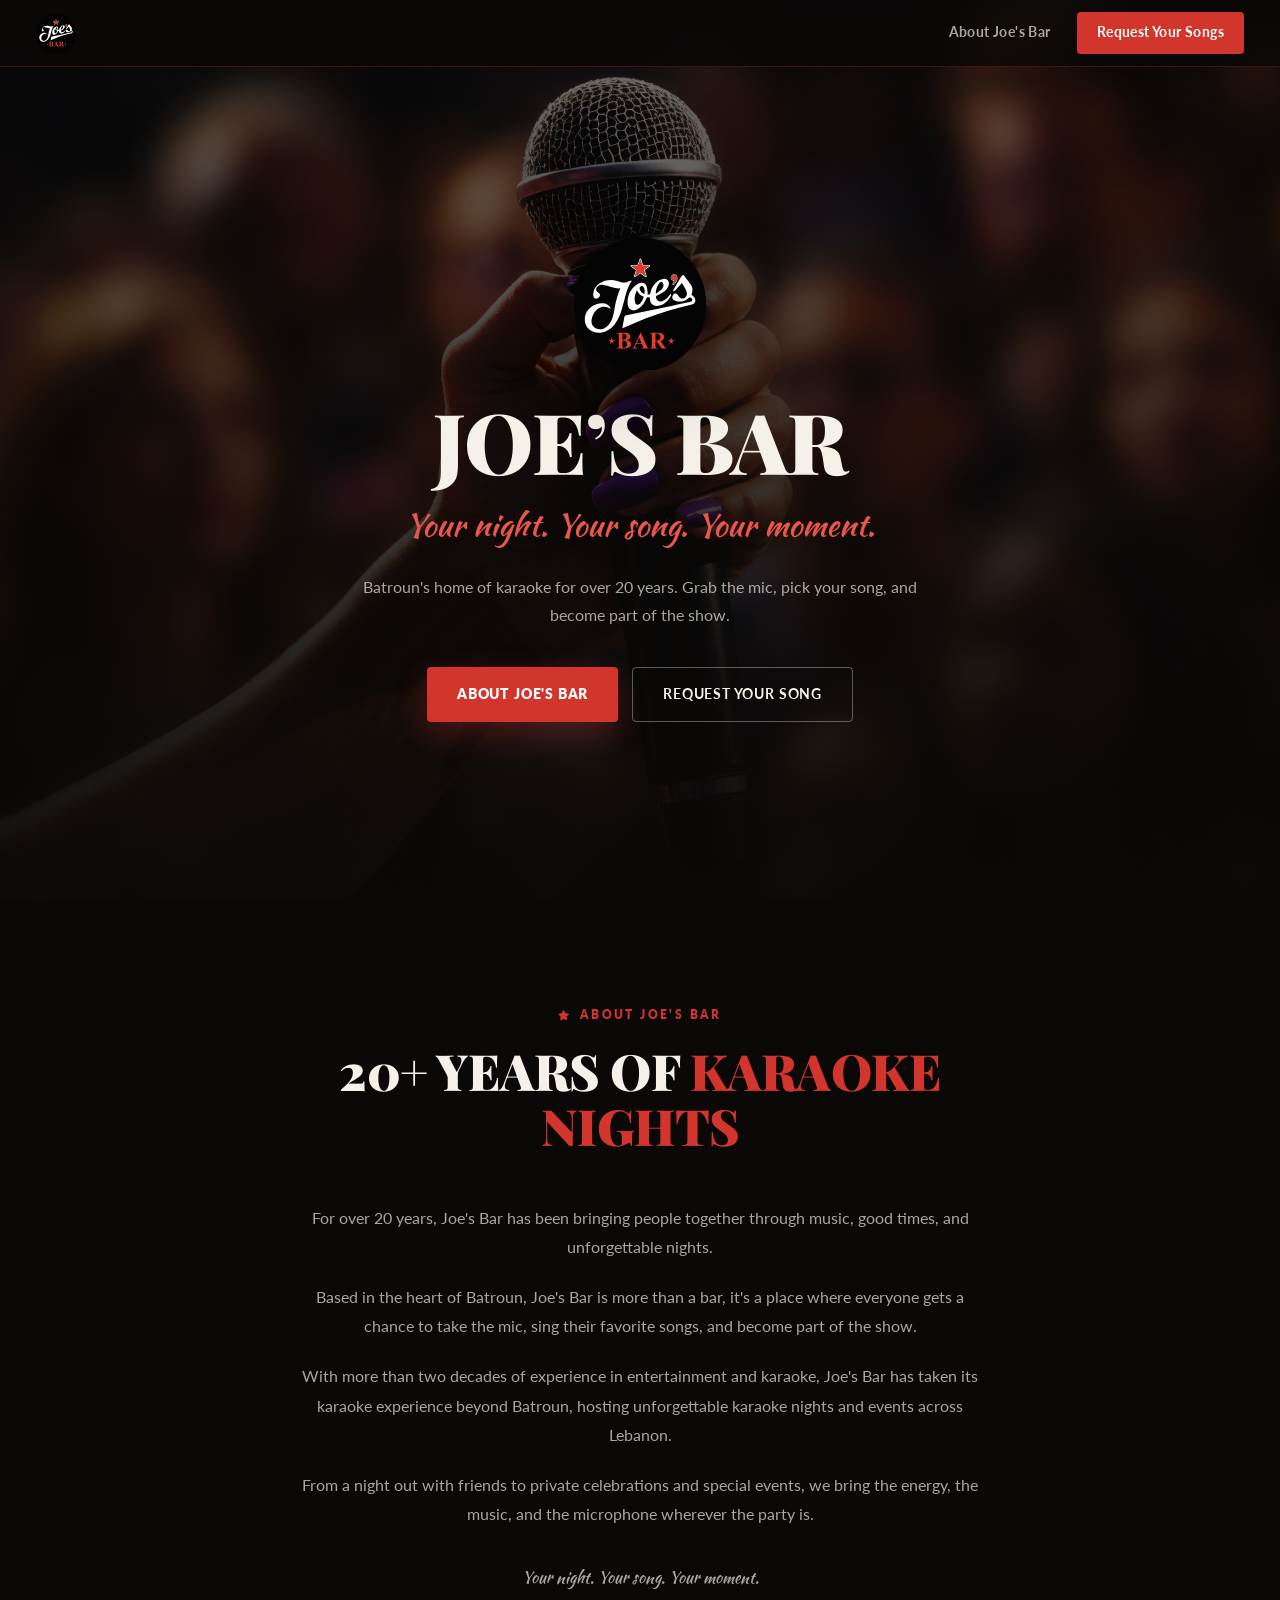
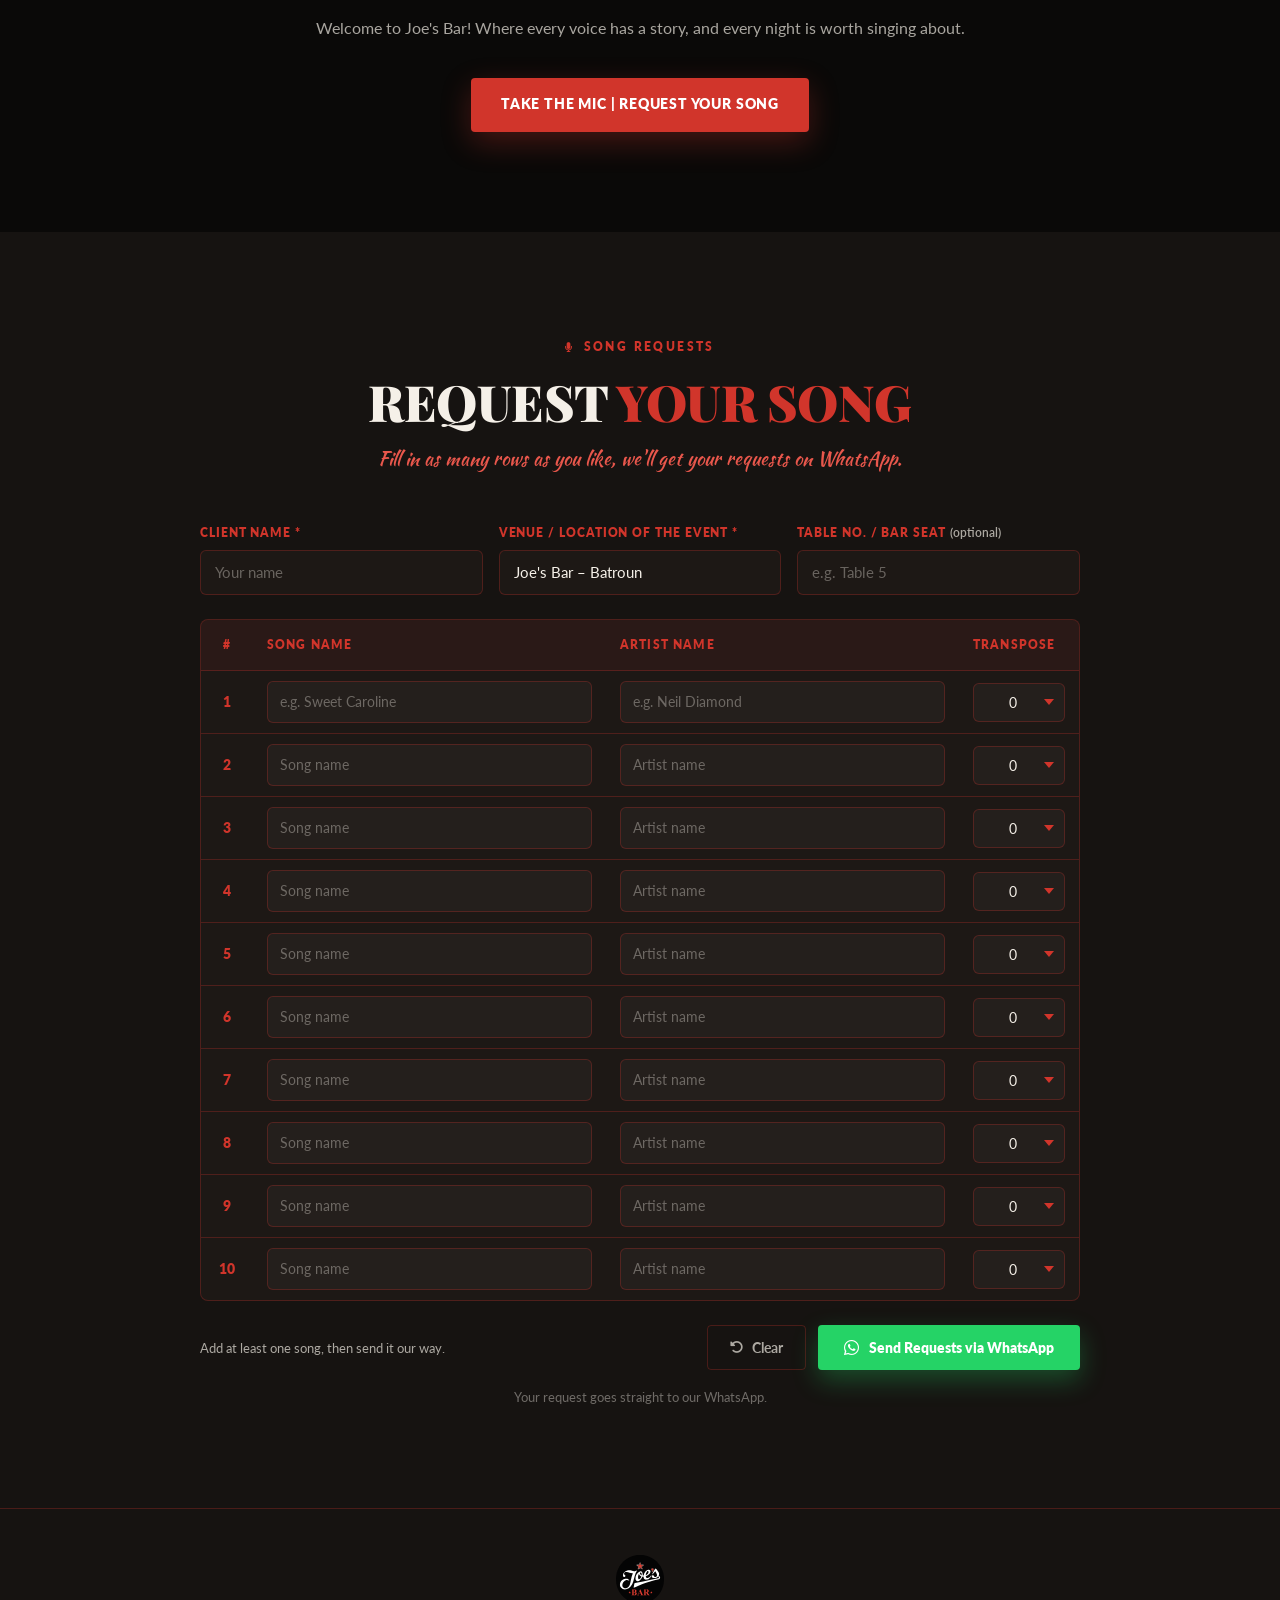
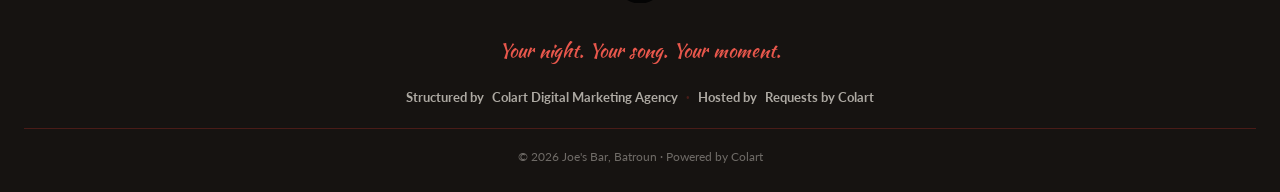
==== commit 96a4cbcf: "Correct link text from 'Song' to 'Songs'" ====
--- a/joesbarbatroun/index.html
+++ b/joesbarbatroun/index.html
@@ -23,7 +23,7 @@
   </a>
   <nav class="header-nav">
     <a href="#about">About Joe's Bar</a>
-    <a href="#request" class="header-cta">Request Your Song</a>
+    <a href="#request" class="header-cta">Request Your Songs</a>
   </nav>
 </header>
 
